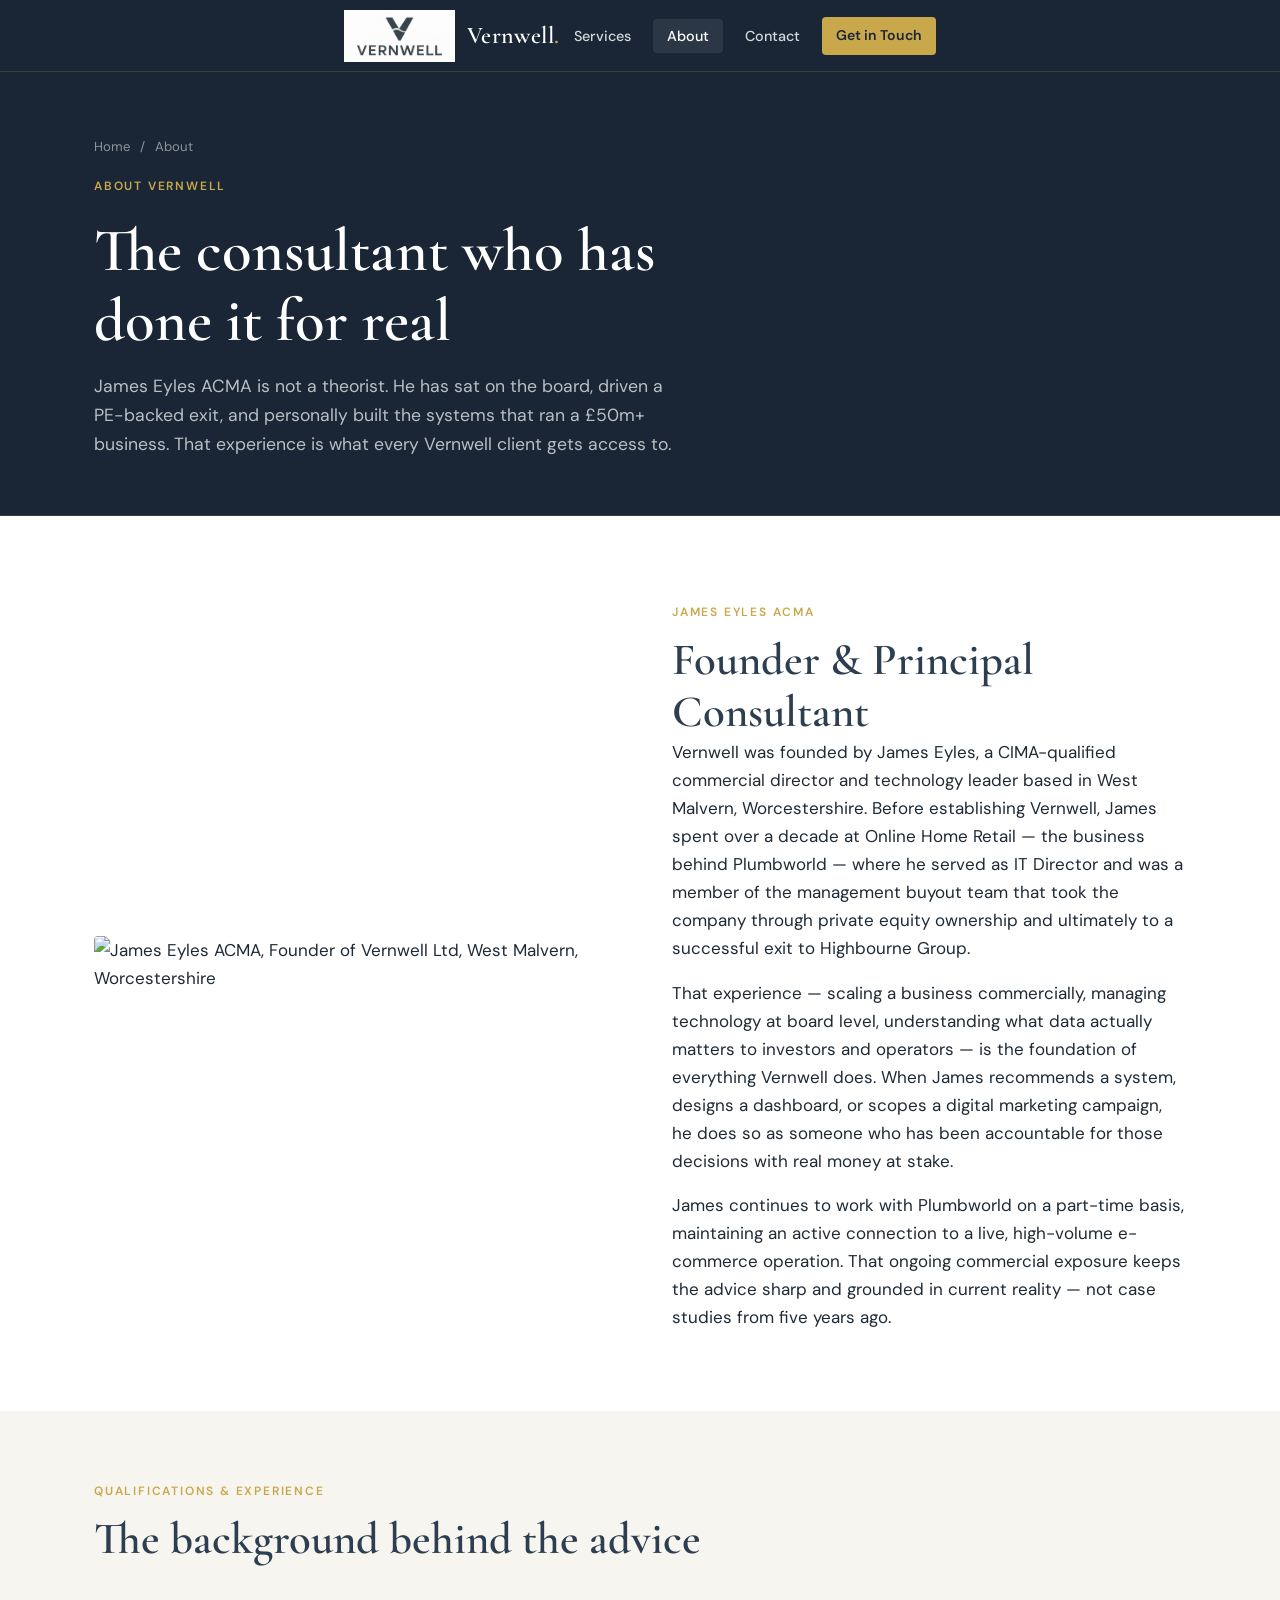
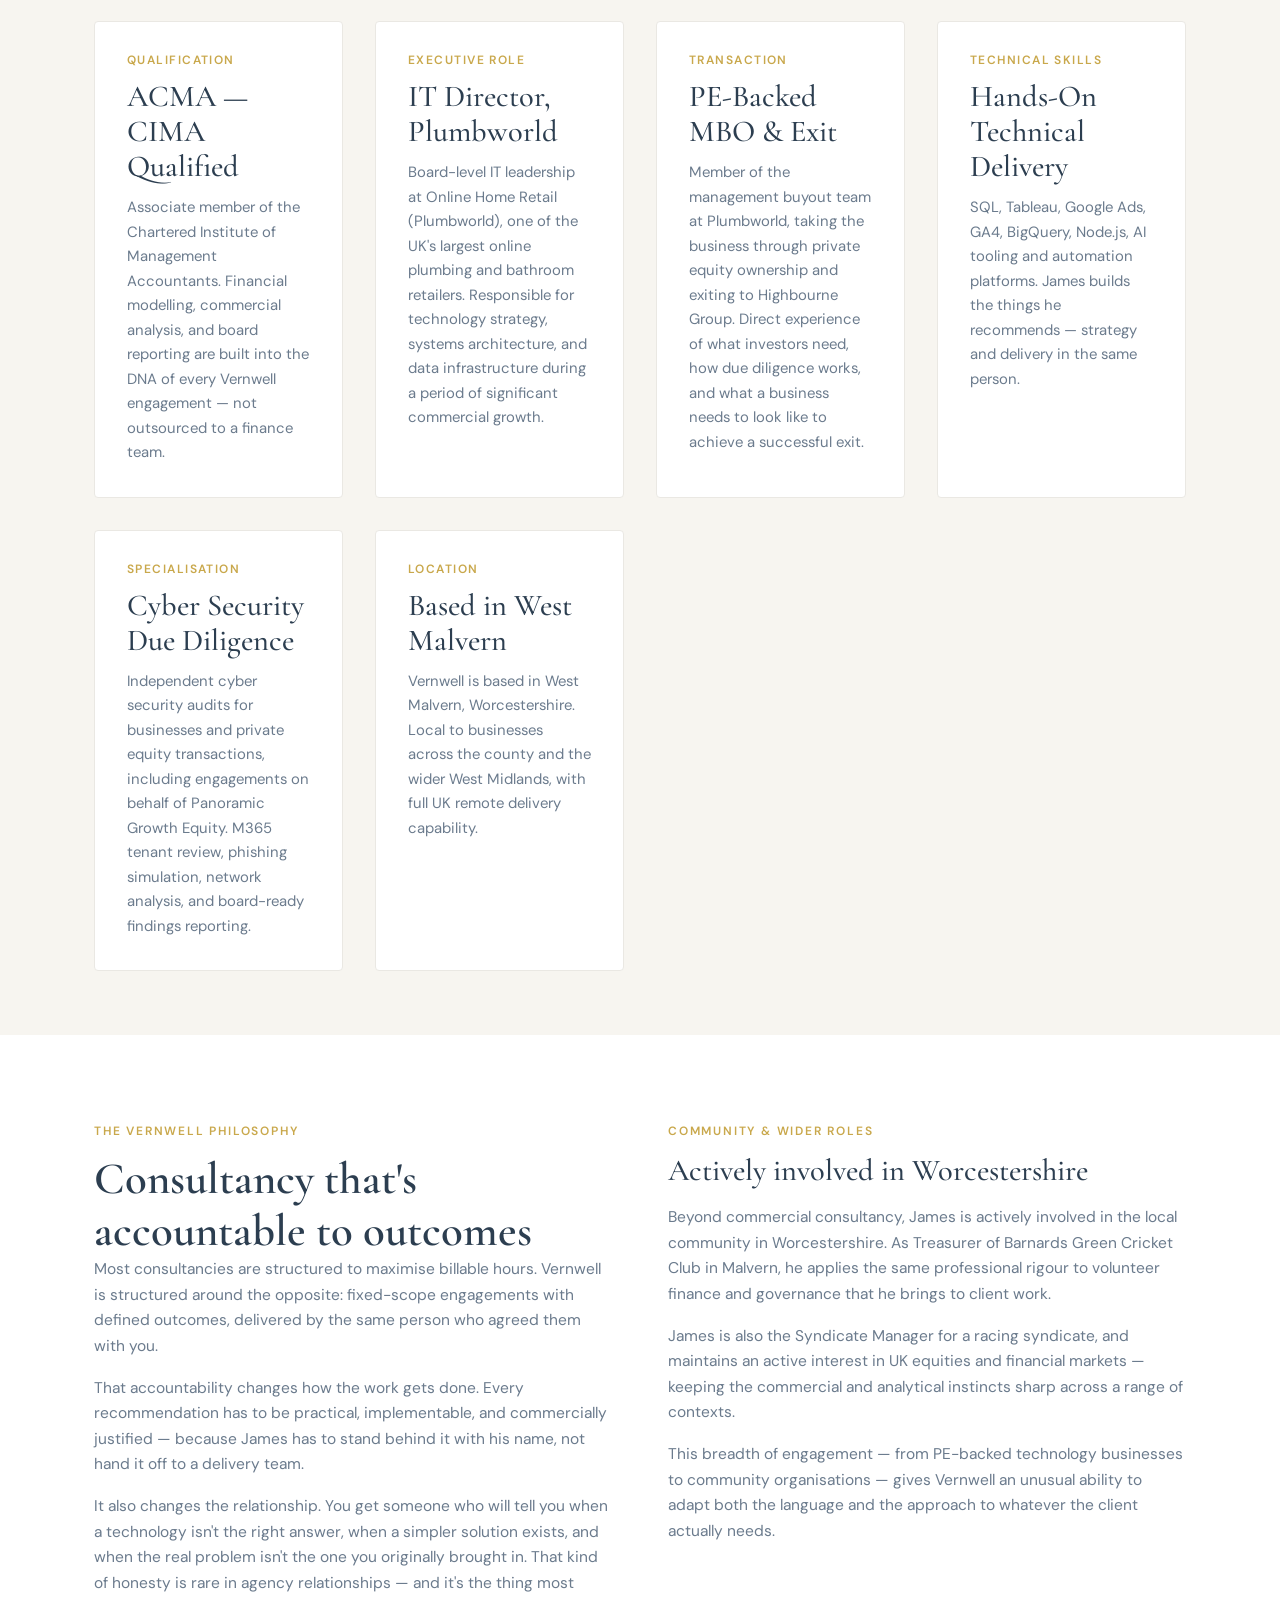
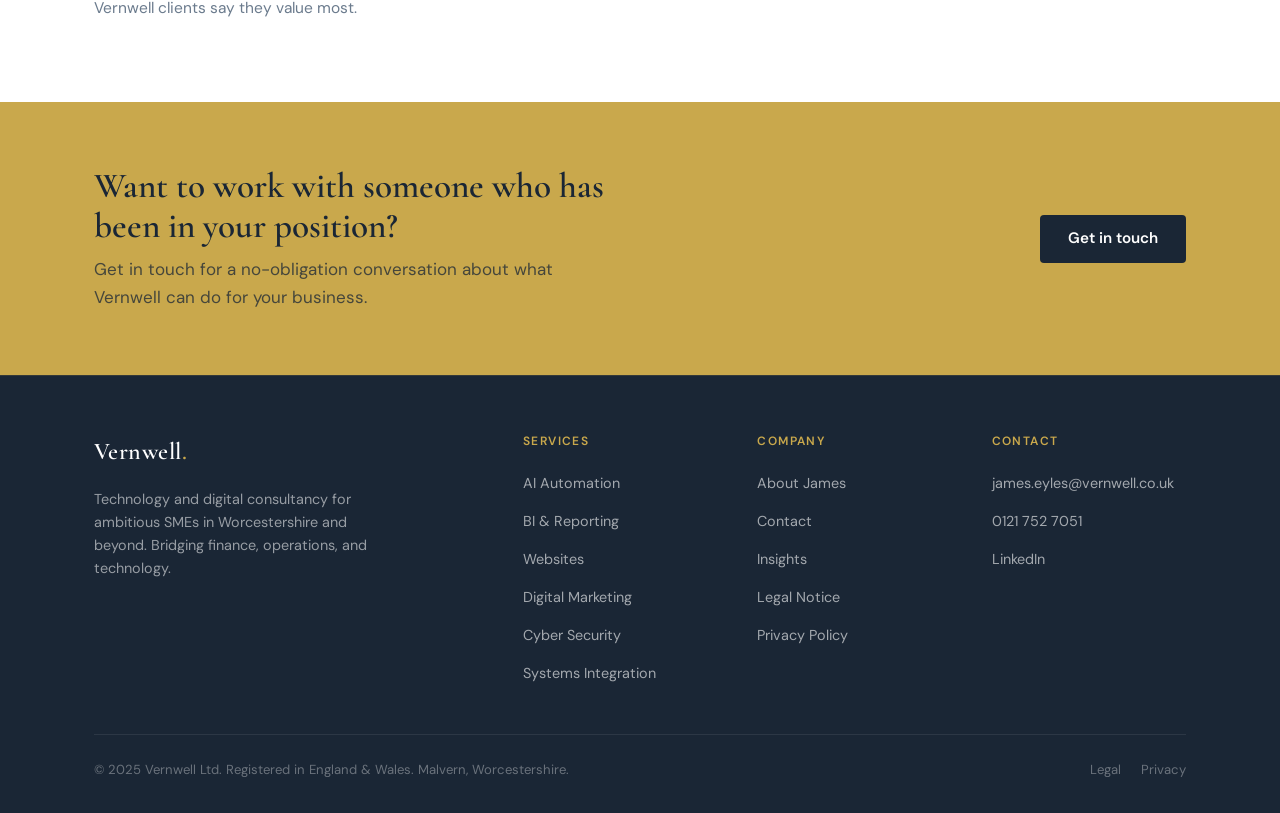
==== about/index.html @ d450fa9c "updatesSEO" ====
<!DOCTYPE html>
<html lang="en">
<head>
<meta charset="UTF-8">
<meta name="viewport" content="width=device-width, initial-scale=1.0">
<title>About James Eyles ACMA | Vernwell Ltd | IT Consultant Malvern, Worcestershire</title>
<meta name="description" content="James Eyles ACMA is the founder of Vernwell Ltd. A CIMA-qualified IT Director and former PE-backed MBO team member at Plumbworld (Online Home Retail), James brings board-level commercial rigour to technology consultancy for SMEs in Worcestershire.">
<meta name="keywords" content="James Eyles ACMA, IT consultant Malvern, technology consultant Worcestershire, Vernwell founder, Plumbworld IT Director, CIMA qualified consultant">
<link rel="canonical" href="https://www.vernwell.co.uk/about/">
<link rel="stylesheet" href="/style.css">
<link rel="icon" type="image/x-icon" href="/images/favicon.ico">

<script type="application/ld+json">
{
  "@context": "https://schema.org",
  "@type": "Person",
  "name": "James Eyles ACMA",
  "jobTitle": "Founder & Principal Consultant",
  "worksFor": { "@type": "Organization", "name": "Vernwell Ltd" },
  "address": { "@type": "PostalAddress", "addressLocality": "Malvern", "addressRegion": "Worcestershire" },
  "knowsAbout": ["AI Automation", "Business Intelligence", "Digital Marketing", "Cyber Security", "Systems Integration", "Website Design"]
}
</script>
</head>
<body>

<script src="/nav.js"></script>
<script>document.write(getNavHTML('/about/'));</script>

<!-- PAGE HERO -->
<div class="page-hero">
  <div class="container">
    <div class="breadcrumb"><a href="/">Home</a> <span>/</span> About</div>
    <span class="eyebrow">About Vernwell</span>
    <h1>The consultant who has<br>done it for real</h1>
    <p>James Eyles ACMA is not a theorist. He has sat on the board, driven a PE-backed exit, and personally built the systems that ran a £50m+ business. That experience is what every Vernwell client gets access to.</p>
  </div>
</div>

<!-- ── BIO SECTION ───────────────────────────────────────── -->
<section>
  <div class="container">
    <div class="intro-grid">
      <div>
        <img src="/images/james-eyles.jpg" alt="James Eyles ACMA, Founder of Vernwell Ltd, West Malvern, Worcestershire">
      </div>
      <div>
        <span class="eyebrow">James Eyles ACMA</span>
        <h2>Founder & Principal Consultant</h2>

        <p>Vernwell was founded by James Eyles, a CIMA-qualified commercial director and technology leader based in West Malvern, Worcestershire. Before establishing Vernwell, James spent over a decade at Online Home Retail — the business behind Plumbworld — where he served as IT Director and was a member of the management buyout team that took the company through private equity ownership and ultimately to a successful exit to Highbourne Group.</p>

        <p>That experience — scaling a business commercially, managing technology at board level, understanding what data actually matters to investors and operators — is the foundation of everything Vernwell does. When James recommends a system, designs a dashboard, or scopes a digital marketing campaign, he does so as someone who has been accountable for those decisions with real money at stake.</p>

        <p>James continues to work with Plumbworld on a part-time basis, maintaining an active connection to a live, high-volume e-commerce operation. That ongoing commercial exposure keeps the advice sharp and grounded in current reality — not case studies from five years ago.</p>
      </div>
    </div>
  </div>
</section>

<!-- ── CREDENTIALS STRIP ─────────────────────────────────── -->
<section style="background:var(--off-white);padding:64px 0;">
  <div class="container">
    <div class="section-header">
      <span class="eyebrow">Qualifications & Experience</span>
      <h2>The background behind the advice</h2>
    </div>
    <div class="diff-grid" style="--diff-bg: var(--white);">

      <div style="background:var(--white);border:1px solid var(--light);border-radius:var(--radius);padding:32px;">
        <h4 style="color:var(--gold);font-family:'DM Sans',sans-serif;font-size:0.75rem;font-weight:600;letter-spacing:0.12em;text-transform:uppercase;margin-bottom:12px;">Qualification</h4>
        <h3 style="margin-bottom:10px;">ACMA — CIMA Qualified</h3>
        <p style="font-size:0.93rem;color:var(--mid);">Associate member of the Chartered Institute of Management Accountants. Financial modelling, commercial analysis, and board reporting are built into the DNA of every Vernwell engagement — not outsourced to a finance team.</p>
      </div>

      <div style="background:var(--white);border:1px solid var(--light);border-radius:var(--radius);padding:32px;">
        <h4 style="color:var(--gold);font-family:'DM Sans',sans-serif;font-size:0.75rem;font-weight:600;letter-spacing:0.12em;text-transform:uppercase;margin-bottom:12px;">Executive Role</h4>
        <h3 style="margin-bottom:10px;">IT Director, Plumbworld</h3>
        <p style="font-size:0.93rem;color:var(--mid);">Board-level IT leadership at Online Home Retail (Plumbworld), one of the UK's largest online plumbing and bathroom retailers. Responsible for technology strategy, systems architecture, and data infrastructure during a period of significant commercial growth.</p>
      </div>

      <div style="background:var(--white);border:1px solid var(--light);border-radius:var(--radius);padding:32px;">
        <h4 style="color:var(--gold);font-family:'DM Sans',sans-serif;font-size:0.75rem;font-weight:600;letter-spacing:0.12em;text-transform:uppercase;margin-bottom:12px;">Transaction</h4>
        <h3 style="margin-bottom:10px;">PE-Backed MBO & Exit</h3>
        <p style="font-size:0.93rem;color:var(--mid);">Member of the management buyout team at Plumbworld, taking the business through private equity ownership and exiting to Highbourne Group. Direct experience of what investors need, how due diligence works, and what a business needs to look like to achieve a successful exit.</p>
      </div>

      <div style="background:var(--white);border:1px solid var(--light);border-radius:var(--radius);padding:32px;">
        <h4 style="color:var(--gold);font-family:'DM Sans',sans-serif;font-size:0.75rem;font-weight:600;letter-spacing:0.12em;text-transform:uppercase;margin-bottom:12px;">Technical Skills</h4>
        <h3 style="margin-bottom:10px;">Hands-On Technical Delivery</h3>
        <p style="font-size:0.93rem;color:var(--mid);">SQL, Tableau, Google Ads, GA4, BigQuery, Node.js, AI tooling and automation platforms. James builds the things he recommends — strategy and delivery in the same person.</p>
      </div>

      <div style="background:var(--white);border:1px solid var(--light);border-radius:var(--radius);padding:32px;">
        <h4 style="color:var(--gold);font-family:'DM Sans',sans-serif;font-size:0.75rem;font-weight:600;letter-spacing:0.12em;text-transform:uppercase;margin-bottom:12px;">Specialisation</h4>
        <h3 style="margin-bottom:10px;">Cyber Security Due Diligence</h3>
        <p style="font-size:0.93rem;color:var(--mid);">Independent cyber security audits for businesses and private equity transactions, including engagements on behalf of Panoramic Growth Equity. M365 tenant review, phishing simulation, network analysis, and board-ready findings reporting.</p>
      </div>

      <div style="background:var(--white);border:1px solid var(--light);border-radius:var(--radius);padding:32px;">
        <h4 style="color:var(--gold);font-family:'DM Sans',sans-serif;font-size:0.75rem;font-weight:600;letter-spacing:0.12em;text-transform:uppercase;margin-bottom:12px;">Location</h4>
        <h3 style="margin-bottom:10px;">Based in West Malvern</h3>
        <p style="font-size:0.93rem;color:var(--mid);">Vernwell is based in West Malvern, Worcestershire. Local to businesses across the county and the wider West Midlands, with full UK remote delivery capability.</p>
      </div>

    </div>
  </div>
</section>

<!-- ── WHY VERNWELL ──────────────────────────────────────── -->
<section>
  <div class="container">
    <div class="two-col-text">
      <div>
        <span class="eyebrow">The Vernwell Philosophy</span>
        <h2>Consultancy that's accountable to outcomes</h2>
        <p>Most consultancies are structured to maximise billable hours. Vernwell is structured around the opposite: fixed-scope engagements with defined outcomes, delivered by the same person who agreed them with you.</p>
        <p>That accountability changes how the work gets done. Every recommendation has to be practical, implementable, and commercially justified — because James has to stand behind it with his name, not hand it off to a delivery team.</p>
        <p>It also changes the relationship. You get someone who will tell you when a technology isn't the right answer, when a simpler solution exists, and when the real problem isn't the one you originally brought in. That kind of honesty is rare in agency relationships — and it's the thing most Vernwell clients say they value most.</p>
      </div>
      <div>
        <span class="eyebrow">Community & Wider Roles</span>
        <h3 style="margin-bottom:16px;">Actively involved in Worcestershire</h3>
        <p style="color:var(--mid);font-size:0.97rem;">Beyond commercial consultancy, James is actively involved in the local community in Worcestershire. As Treasurer of Barnards Green Cricket Club in Malvern, he applies the same professional rigour to volunteer finance and governance that he brings to client work.</p>
        <p style="color:var(--mid);font-size:0.97rem;">James is also the Syndicate Manager for a racing syndicate, and maintains an active interest in UK equities and financial markets — keeping the commercial and analytical instincts sharp across a range of contexts.</p>
        <p style="color:var(--mid);font-size:0.97rem;">This breadth of engagement — from PE-backed technology businesses to community organisations — gives Vernwell an unusual ability to adapt both the language and the approach to whatever the client actually needs.</p>
      </div>
    </div>
  </div>
</section>

<!-- ── CTA ───────────────────────────────────────────────── -->
<div class="cta-band">
  <div class="container">
    <div class="cta-band-inner">
      <div>
        <h2>Want to work with someone who has been in your position?</h2>
        <p>Get in touch for a no-obligation conversation about what Vernwell can do for your business.</p>
      </div>
      <a href="/contact/" class="btn btn-dark">Get in touch</a>
    </div>
  </div>
</div>

<!-- FOOTER -->
<footer>
  <div class="container">
    <div class="footer-grid">
      <div class="footer-brand">
        <span class="nav-logo-text">Vernwell<span style="color:var(--gold);">.</span></span>
        <p>Technology and digital consultancy for ambitious SMEs in Worcestershire and beyond. Bridging finance, operations, and technology.</p>
      </div>
      <div class="footer-col">
        <h5>Services</h5>
        <ul>
          <li><a href="/services/#ai-automation">AI Automation</a></li>
          <li><a href="/services/#bi-reporting">BI & Reporting</a></li>
          <li><a href="/services/#websites">Websites</a></li>
          <li><a href="/services/#digital-marketing">Digital Marketing</a></li>
          <li><a href="/services/#cyber-security">Cyber Security</a></li>
          <li><a href="/services/#systems">Systems Integration</a></li>
        </ul>
      </div>
      <div class="footer-col">
        <h5>Company</h5>
        <ul>
          <li><a href="/about/">About James</a></li>
          <li><a href="/contact/">Contact</a></li>
          <li><a href="/blog/">Insights</a></li>
          <li><a href="/legal/">Legal Notice</a></li>
          <li><a href="/privacy/">Privacy Policy</a></li>
        </ul>
      </div>
      <div class="footer-col">
        <h5>Contact</h5>
        <ul>
          <li><a href="mailto:james.eyles@vernwell.co.uk">james.eyles@vernwell.co.uk</a></li>
          <li><a href="tel:01217527051">0121 752 7051</a></li>
          <li><a href="https://uk.linkedin.com/in/james-eyles-acma-44282033" target="_blank" rel="noopener">LinkedIn</a></li>
        </ul>
      </div>
    </div>
    <div class="footer-bottom">
      <p>© 2025 Vernwell Ltd. Registered in England &amp; Wales. Malvern, Worcestershire.</p>
      <div style="display:flex;gap:20px;">
        <a href="/legal/">Legal</a>
        <a href="/privacy/">Privacy</a>
      </div>
    </div>
  </div>
</footer>

</body>
</html>
---- style.css ----
/* ============================================================
   VERNWELL LTD — BRAND STYLESHEET
   Palette: Slate #2C3E50, Gold #C9A84C, Off-white #F7F5F0, Mid #6B7B8D
   Type: Cormorant Garamond (display) + DM Sans (body)
   ============================================================ */

@import url('https://fonts.googleapis.com/css2?family=Cormorant+Garamond:ital,wght@0,400;0,500;0,600;0,700;1,400;1,600&family=DM+Sans:wght@300;400;500;600&display=swap');

:root {
  --slate:    #2C3E50;
  --slate-dk: #1a2635;
  --slate-md: #3d5163;
  --gold:     #C9A84C;
  --gold-lt:  #e0c070;
  --off-white:#F7F5F0;
  --mid:      #6B7B8D;
  --light:    #EAE8E3;
  --white:    #ffffff;
  --text:     #1e2a36;
  --radius:   4px;
  --nav-h:    72px;
}

*, *::before, *::after { box-sizing: border-box; margin: 0; padding: 0; }

html { scroll-behavior: smooth; }

body {
  font-family: 'DM Sans', sans-serif;
  font-size: 17px;
  line-height: 1.65;
  color: var(--text);
  background: var(--white);
}

/* ── TYPOGRAPHY ─────────────────────────────────────────── */

h1, h2, h3, h4 {
  font-family: 'Cormorant Garamond', serif;
  line-height: 1.15;
  color: var(--slate);
}

h1 { font-size: clamp(2.4rem, 5vw, 3.8rem); font-weight: 600; }
h2 { font-size: clamp(1.9rem, 3.5vw, 2.8rem); font-weight: 600; }
h3 { font-size: clamp(1.4rem, 2.5vw, 1.9rem); font-weight: 500; }
h4 { font-size: 1.2rem; font-weight: 600; }

p { margin-bottom: 1rem; }
p:last-child { margin-bottom: 0; }

a { color: var(--gold); text-decoration: none; }
a:hover { color: var(--gold-lt); }

strong { font-weight: 600; }

.eyebrow {
  display: inline-block;
  font-family: 'DM Sans', sans-serif;
  font-size: 0.75rem;
  font-weight: 600;
  letter-spacing: 0.15em;
  text-transform: uppercase;
  color: var(--gold);
  margin-bottom: 0.75rem;
}

/* ── LAYOUT ──────────────────────────────────────────────── */

.container {
  max-width: 1140px;
  margin: 0 auto;
  padding: 0 24px;
}

section {
  padding: 80px 0;
}

.section-header {
  max-width: 680px;
  margin-bottom: 56px;
}

.section-header p {
  font-size: 1.1rem;
  color: var(--mid);
  margin-top: 16px;
}

/* ── NAVIGATION ─────────────────────────────────────────── */

nav {
  position: sticky;
  top: 0;
  z-index: 100;
  background: var(--slate-dk);
  height: var(--nav-h);
  display: flex;
  align-items: center;
  border-bottom: 1px solid rgba(201,168,76,0.2);
}

.nav-inner {
  display: flex;
  align-items: center;
  justify-content: space-between;
  width: 100%;
}

.nav-logo {
  display: flex;
  align-items: center;
  gap: 12px;
  text-decoration: none;
}

.nav-logo img {
  height: 52px;
  width: auto;
}

.nav-logo-text {
  font-family: 'Cormorant Garamond', serif;
  font-size: 1.5rem;
  font-weight: 600;
  color: var(--white);
  letter-spacing: 0.02em;
}

.nav-logo-text span {
  color: var(--gold);
}

.nav-links {
  display: flex;
  align-items: center;
  gap: 8px;
  list-style: none;
}

.nav-links a {
  font-size: 0.9rem;
  font-weight: 500;
  color: rgba(255,255,255,0.82);
  padding: 8px 14px;
  border-radius: var(--radius);
  transition: color 0.2s, background 0.2s;
  text-decoration: none;
}

.nav-links a:hover,
.nav-links a.active {
  color: var(--white);
  background: rgba(255,255,255,0.08);
}

.nav-cta {
  display: inline-flex;
  align-items: center;
  height: 38px;
  padding: 0 20px;
  background: var(--gold);
  color: var(--slate-dk) !important;
  font-weight: 600 !important;
  font-size: 0.88rem !important;
  border-radius: var(--radius);
  transition: background 0.2s !important;
  text-decoration: none;
}

.nav-cta:hover {
  background: var(--gold-lt) !important;
  color: var(--slate-dk) !important;
}

/* ── HERO ────────────────────────────────────────────────── */

.hero {
  background: var(--slate-dk);
  padding: 96px 0 80px;
  position: relative;
  overflow: hidden;
}

.hero::before {
  content: '';
  position: absolute;
  top: -60px; right: -80px;
  width: 520px; height: 520px;
  background: radial-gradient(circle, rgba(201,168,76,0.1) 0%, transparent 65%);
  pointer-events: none;
}

.hero-eyebrow { color: var(--gold); }

.hero h1 {
  color: var(--white);
  margin-bottom: 24px;
  max-width: 760px;
}

.hero h1 em {
  font-style: italic;
  color: var(--gold);
}

.hero-sub {
  font-size: 1.15rem;
  color: rgba(255,255,255,0.72);
  max-width: 600px;
  margin-bottom: 40px;
}

.hero-actions {
  display: flex;
  flex-wrap: wrap;
  gap: 16px;
  align-items: center;
}

/* ── BUTTONS ────────────────────────────────────────────── */

.btn {
  display: inline-flex;
  align-items: center;
  gap: 8px;
  height: 48px;
  padding: 0 28px;
  border-radius: var(--radius);
  font-weight: 600;
  font-size: 0.95rem;
  cursor: pointer;
  transition: all 0.2s;
  text-decoration: none;
  border: none;
}

.btn-primary {
  background: var(--gold);
  color: var(--slate-dk);
}

.btn-primary:hover {
  background: var(--gold-lt);
  color: var(--slate-dk);
}

.btn-outline {
  background: transparent;
  border: 1.5px solid rgba(255,255,255,0.35);
  color: var(--white);
}

.btn-outline:hover {
  border-color: var(--gold);
  color: var(--gold);
  background: transparent;
}

.btn-outline-dark {
  background: transparent;
  border: 1.5px solid var(--slate-md);
  color: var(--slate);
}

.btn-outline-dark:hover {
  border-color: var(--gold);
  color: var(--gold);
  background: transparent;
}

/* ── PAGE HERO (inner pages) ────────────────────────────── */

.page-hero {
  background: var(--slate-dk);
  padding: 64px 0 56px;
  border-bottom: 1px solid rgba(201,168,76,0.2);
}

.page-hero h1 {
  color: var(--white);
  margin-top: 8px;
  max-width: 700px;
}

.page-hero p {
  color: rgba(255,255,255,0.7);
  max-width: 580px;
  margin-top: 16px;
  font-size: 1.1rem;
}

/* ── STAT BAR ───────────────────────────────────────────── */

.stat-bar {
  background: var(--slate);
  padding: 32px 0;
}

.stat-bar-inner {
  display: flex;
  flex-wrap: wrap;
  gap: 0;
  justify-content: space-around;
}

.stat-item {
  text-align: center;
  padding: 8px 24px;
}

.stat-number {
  font-family: 'Cormorant Garamond', serif;
  font-size: 2.4rem;
  font-weight: 700;
  color: var(--gold);
  line-height: 1;
}

.stat-label {
  font-size: 0.85rem;
  color: rgba(255,255,255,0.6);
  margin-top: 4px;
  font-weight: 400;
}

/* ── INTRO / ABOUT STRIP ────────────────────────────────── */

.intro-strip {
  background: var(--off-white);
  padding: 72px 0;
}

.intro-grid {
  display: grid;
  grid-template-columns: 1fr 1fr;
  gap: 64px;
  align-items: center;
}

.intro-grid img {
  width: 100%;
  border-radius: var(--radius);
  display: block;
}

/* ── SERVICE CARDS ──────────────────────────────────────── */

.services-grid {
  display: grid;
  grid-template-columns: repeat(auto-fit, minmax(300px, 1fr));
  gap: 24px;
}

.service-card {
  background: var(--off-white);
  border: 1px solid var(--light);
  border-radius: var(--radius);
  padding: 36px 32px;
  transition: border-color 0.2s, box-shadow 0.2s;
}

.service-card:hover {
  border-color: var(--gold);
  box-shadow: 0 4px 24px rgba(0,0,0,0.07);
}

.service-icon {
  font-size: 1.8rem;
  margin-bottom: 16px;
  display: block;
}

.service-card h3 {
  font-size: 1.35rem;
  margin-bottom: 12px;
  color: var(--slate);
}

.service-card p {
  font-size: 0.95rem;
  color: var(--mid);
  line-height: 1.6;
}

.service-card .card-link {
  display: inline-flex;
  align-items: center;
  gap: 6px;
  margin-top: 20px;
  font-size: 0.88rem;
  font-weight: 600;
  color: var(--gold);
  text-decoration: none;
  transition: gap 0.2s;
}

.service-card .card-link:hover { gap: 10px; }

/* ── DIFFERENTIATOR STRIP ───────────────────────────────── */

.diff-strip {
  background: var(--slate);
  padding: 72px 0;
}

.diff-strip h2,
.diff-strip h3 { color: var(--white); }

.diff-strip p { color: rgba(255,255,255,0.7); }

.diff-strip .eyebrow { color: var(--gold); }

.diff-grid {
  display: grid;
  grid-template-columns: repeat(auto-fit, minmax(240px, 1fr));
  gap: 32px;
  margin-top: 48px;
}

.diff-item {
  padding: 28px;
  border: 1px solid rgba(201,168,76,0.2);
  border-radius: var(--radius);
}

.diff-item h4 {
  color: var(--white);
  margin-bottom: 8px;
  font-size: 1.1rem;
}

.diff-item p {
  font-size: 0.92rem;
}

/* ── TESTIMONIAL / QUOTE ────────────────────────────────── */

.testimonial-strip {
  background: var(--off-white);
  padding: 72px 0;
}

.testimonial-card {
  max-width: 780px;
  margin: 0 auto;
  text-align: center;
}

.testimonial-card blockquote {
  font-family: 'Cormorant Garamond', serif;
  font-size: clamp(1.4rem, 3vw, 2rem);
  font-weight: 500;
  font-style: italic;
  color: var(--slate);
  line-height: 1.4;
  margin-bottom: 24px;
}

.testimonial-card cite {
  font-size: 0.88rem;
  font-style: normal;
  color: var(--mid);
  font-weight: 500;
}

/* ── CTA BAND ───────────────────────────────────────────── */

.cta-band {
  background: var(--gold);
  padding: 64px 0;
}

.cta-band-inner {
  display: flex;
  flex-wrap: wrap;
  align-items: center;
  justify-content: space-between;
  gap: 32px;
}

.cta-band h2 {
  color: var(--slate-dk);
  font-size: clamp(1.6rem, 3vw, 2.2rem);
  max-width: 560px;
}

.cta-band p {
  color: rgba(26,38,53,0.75);
  margin-top: 8px;
  max-width: 480px;
}

.btn-dark {
  background: var(--slate-dk);
  color: var(--white);
}

.btn-dark:hover {
  background: var(--slate);
  color: var(--white);
}

/* ── PROCESS STEPS ──────────────────────────────────────── */

.process-steps {
  counter-reset: step;
  display: grid;
  grid-template-columns: repeat(auto-fit, minmax(220px, 1fr));
  gap: 32px;
}

.process-step {
  position: relative;
  padding-left: 56px;
}

.process-step::before {
  counter-increment: step;
  content: counter(step, decimal-leading-zero);
  position: absolute;
  left: 0; top: -2px;
  font-family: 'Cormorant Garamond', serif;
  font-size: 2rem;
  font-weight: 700;
  color: var(--gold);
  line-height: 1;
}

.process-step h4 {
  margin-bottom: 8px;
}

.process-step p {
  font-size: 0.92rem;
  color: var(--mid);
}

/* ── TWO-COL TEXT ───────────────────────────────────────── */

.two-col-text {
  display: grid;
  grid-template-columns: 1fr 1fr;
  gap: 56px;
  align-items: start;
}

.two-col-text p { color: var(--mid); font-size: 0.97rem; }

/* ── CHECKLIST ──────────────────────────────────────────── */

.checklist {
  list-style: none;
  display: flex;
  flex-direction: column;
  gap: 12px;
}

.checklist li {
  display: flex;
  gap: 12px;
  align-items: flex-start;
  font-size: 0.97rem;
  color: var(--mid);
}

.checklist li::before {
  content: '✓';
  color: var(--gold);
  font-weight: 700;
  flex-shrink: 0;
  margin-top: 2px;
}

/* ── BREADCRUMB ─────────────────────────────────────────── */

.breadcrumb {
  font-size: 0.82rem;
  color: rgba(255,255,255,0.5);
  margin-bottom: 12px;
}

.breadcrumb a { color: rgba(255,255,255,0.5); }
.breadcrumb a:hover { color: var(--gold); }
.breadcrumb span { margin: 0 6px; }

/* ── FOOTER ─────────────────────────────────────────────── */

footer {
  background: var(--slate-dk);
  padding: 56px 0 32px;
  border-top: 1px solid rgba(201,168,76,0.15);
}

.footer-grid {
  display: grid;
  grid-template-columns: 2fr 1fr 1fr 1fr;
  gap: 40px;
  margin-bottom: 48px;
}

.footer-brand p {
  font-size: 0.9rem;
  color: rgba(255,255,255,0.55);
  margin-top: 16px;
  max-width: 300px;
  line-height: 1.6;
}

.footer-col h5 {
  font-family: 'DM Sans', sans-serif;
  font-size: 0.75rem;
  font-weight: 600;
  letter-spacing: 0.12em;
  text-transform: uppercase;
  color: var(--gold);
  margin-bottom: 16px;
}

.footer-col ul {
  list-style: none;
  display: flex;
  flex-direction: column;
  gap: 10px;
}

.footer-col ul a {
  font-size: 0.9rem;
  color: rgba(255,255,255,0.6);
  transition: color 0.2s;
}

.footer-col ul a:hover { color: var(--white); }

.footer-bottom {
  border-top: 1px solid rgba(255,255,255,0.08);
  padding-top: 24px;
  display: flex;
  flex-wrap: wrap;
  align-items: center;
  justify-content: space-between;
  gap: 16px;
}

.footer-bottom p {
  font-size: 0.82rem;
  color: rgba(255,255,255,0.35);
  margin: 0;
}

.footer-bottom a {
  color: rgba(255,255,255,0.35);
  font-size: 0.82rem;
}

.footer-bottom a:hover { color: var(--gold); }

/* ── CONTACT FORM ───────────────────────────────────────── */

.contact-grid {
  display: grid;
  grid-template-columns: 1fr 1.4fr;
  gap: 64px;
  align-items: start;
}

.contact-form {
  display: flex;
  flex-direction: column;
  gap: 20px;
}

.form-group {
  display: flex;
  flex-direction: column;
  gap: 6px;
}

.form-group label {
  font-size: 0.85rem;
  font-weight: 600;
  color: var(--slate);
  letter-spacing: 0.03em;
}

.form-group input,
.form-group select,
.form-group textarea {
  padding: 12px 16px;
  border: 1.5px solid var(--light);
  border-radius: var(--radius);
  font-family: 'DM Sans', sans-serif;
  font-size: 0.95rem;
  color: var(--text);
  background: var(--white);
  transition: border-color 0.2s;
  outline: none;
}

.form-group input:focus,
.form-group select:focus,
.form-group textarea:focus {
  border-color: var(--gold);
}

.form-group textarea {
  resize: vertical;
  min-height: 140px;
}

.contact-info {
  display: flex;
  flex-direction: column;
  gap: 32px;
}

.contact-info-item h4 {
  font-size: 1rem;
  margin-bottom: 4px;
  color: var(--slate);
}

.contact-info-item p,
.contact-info-item a {
  color: var(--mid);
  font-size: 0.97rem;
}

/* ── RESPONSIVE ─────────────────────────────────────────── */

@media (max-width: 900px) {
  .intro-grid,
  .two-col-text,
  .contact-grid { grid-template-columns: 1fr; gap: 40px; }

  .footer-grid { grid-template-columns: 1fr 1fr; }

  .nav-links { display: none; }
}

@media (max-width: 640px) {
  section { padding: 56px 0; }
  .hero { padding: 64px 0 56px; }
  .footer-grid { grid-template-columns: 1fr; }
  .cta-band-inner { flex-direction: column; }
  .stat-bar-inner { gap: 16px; }
}

/* ── MOBILE NAV ─────────────────────────────────────────── */

.nav-toggle {
  display: none;
  flex-direction: column;
  justify-content: center;
  gap: 5px;
  width: 40px;
  height: 40px;
  background: none;
  border: none;
  cursor: pointer;
  padding: 4px;
  border-radius: var(--radius);
  transition: background 0.2s;
}

.nav-toggle:hover { background: rgba(255,255,255,0.08); }

.nav-toggle span {
  display: block;
  height: 2px;
  width: 24px;
  background: var(--white);
  border-radius: 2px;
  transition: transform 0.25s, opacity 0.25s;
  transform-origin: center;
}

.nav-toggle.is-open span:nth-child(1) { transform: translateY(7px) rotate(45deg); }
.nav-toggle.is-open span:nth-child(2) { opacity: 0; }
.nav-toggle.is-open span:nth-child(3) { transform: translateY(-7px) rotate(-45deg); }

@media (max-width: 900px) {
  .nav-toggle { display: flex; }

  .nav-links {
    display: none;
    position: absolute;
    top: var(--nav-h);
    left: 0; right: 0;
    background: var(--slate-dk);
    flex-direction: column;
    padding: 16px 24px 24px;
    gap: 4px;
    border-top: 1px solid rgba(201,168,76,0.2);
    box-shadow: 0 8px 24px rgba(0,0,0,0.3);
    z-index: 99;
    list-style: none;
  }

  .nav-links.nav-open { display: flex; }

  .nav-links a {
    display: block;
    padding: 12px 16px;
    font-size: 1rem;
  }

  .nav-cta {
    display: block !important;
    text-align: center;
    margin-top: 8px;
    height: 44px;
    line-height: 44px;
    padding: 0 20px !important;
  }
}
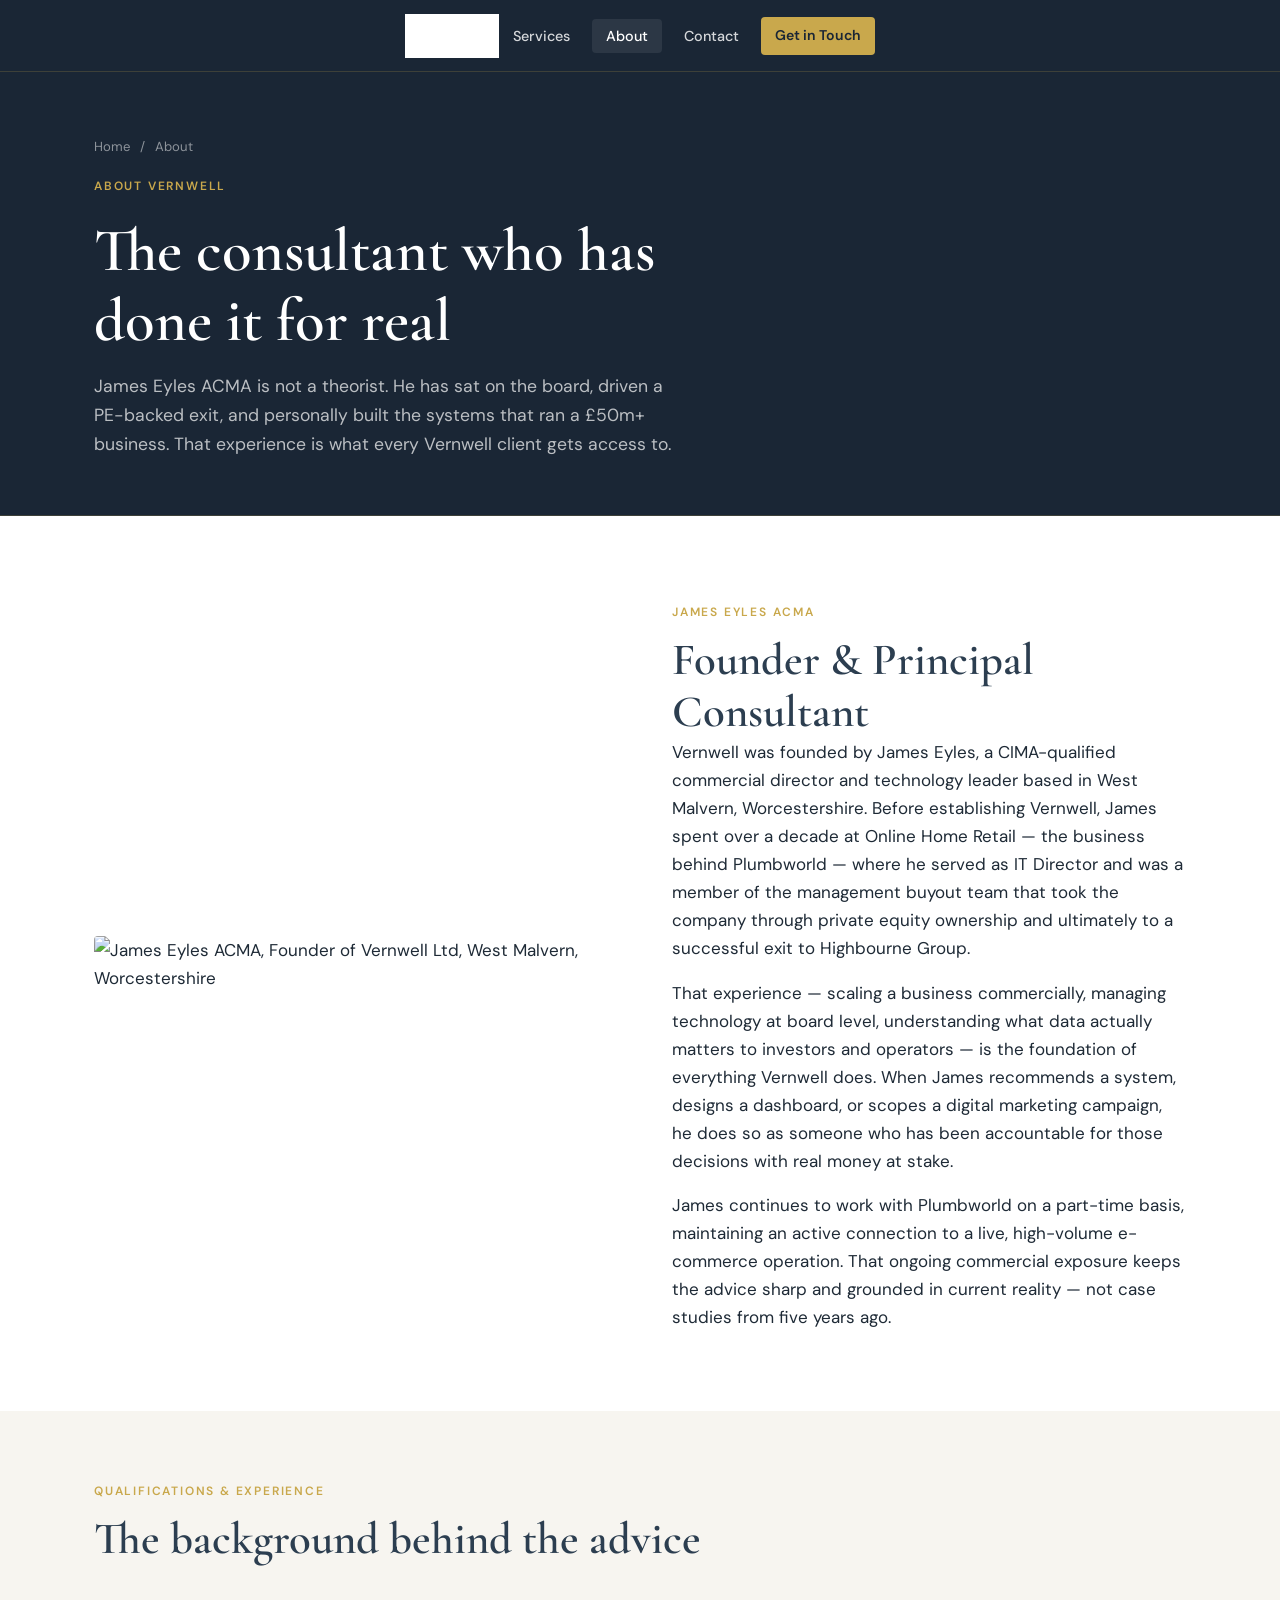
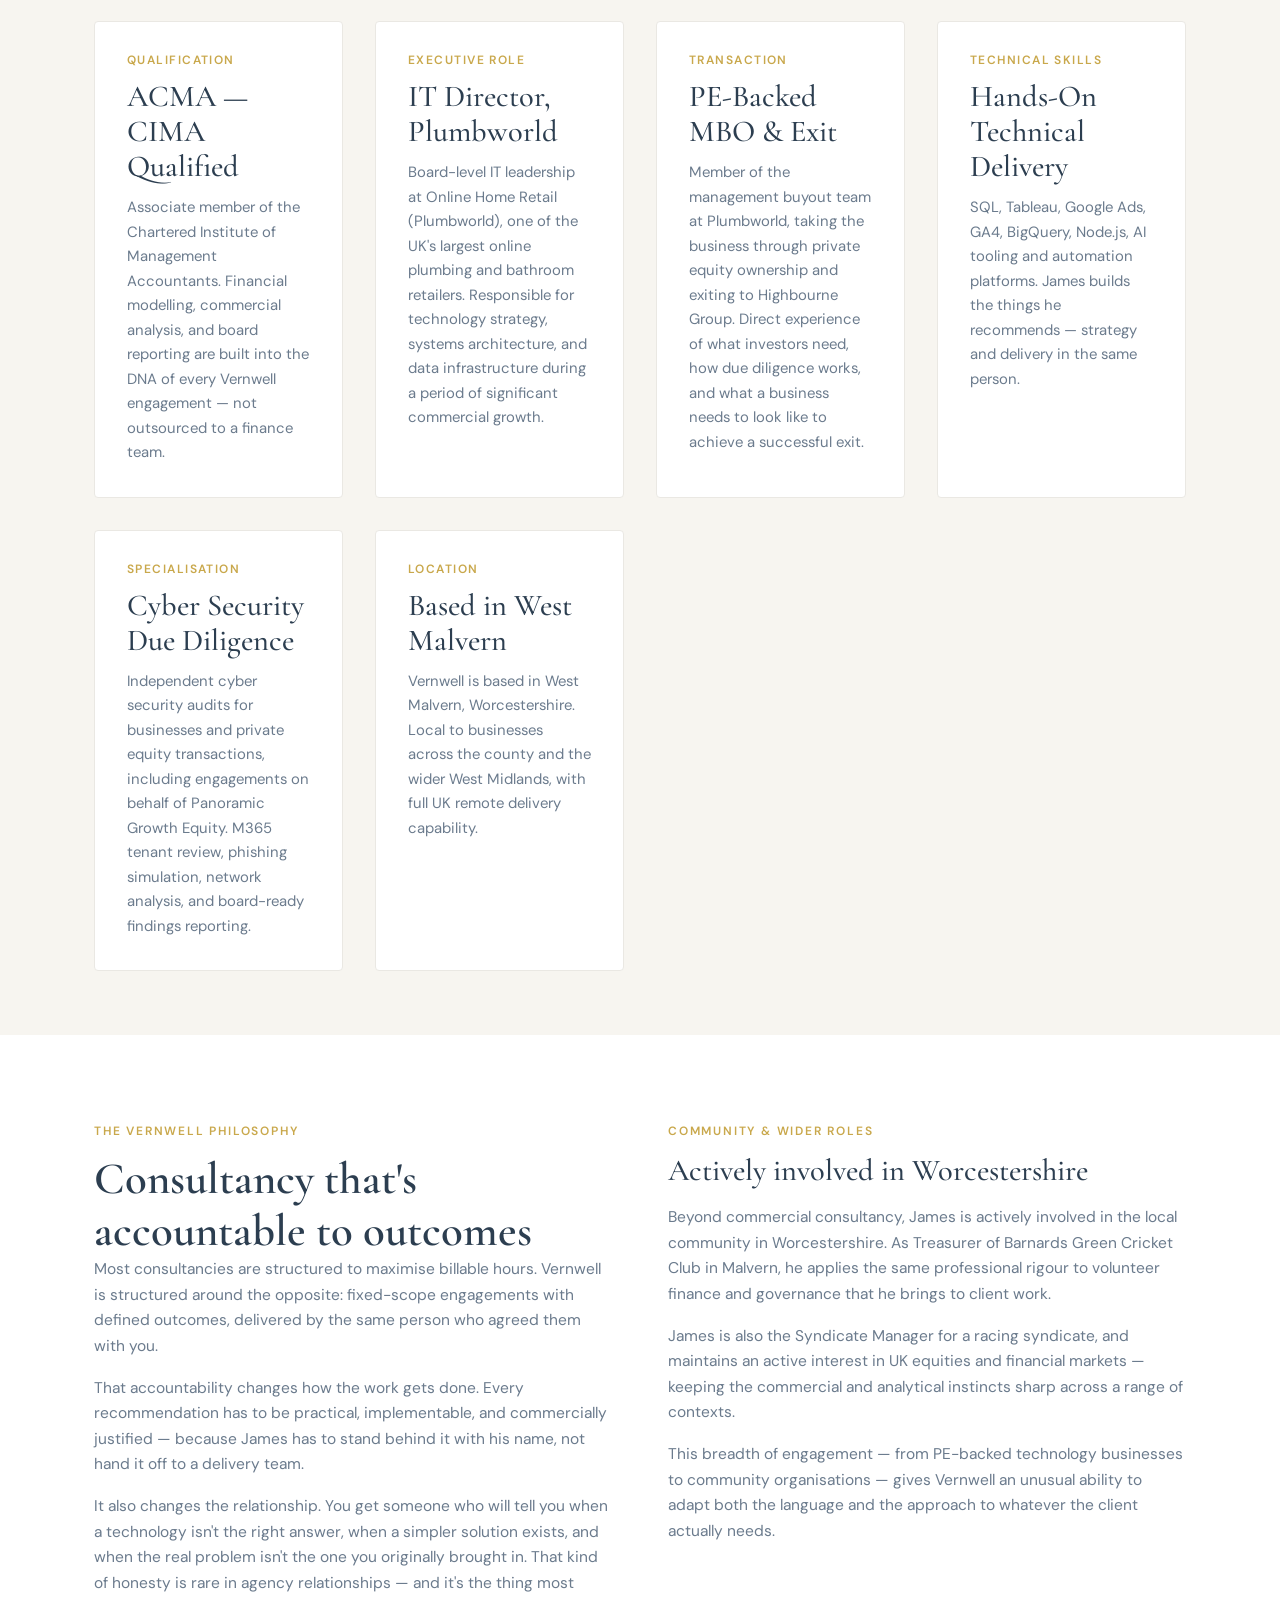
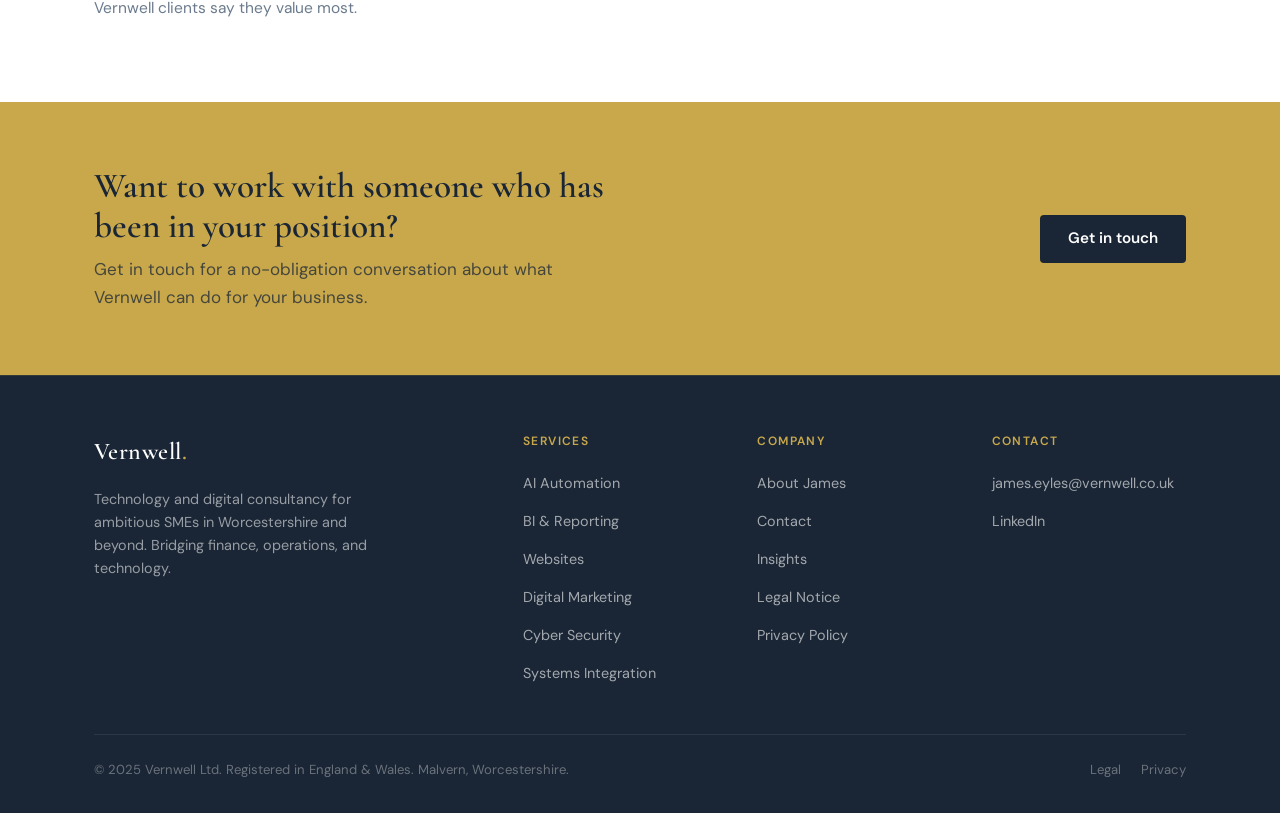
==== commit 2471bef4: "Add files via upload" ====
--- a/about/index.html
+++ b/about/index.html
@@ -175,7 +175,6 @@
         <h5>Contact</h5>
         <ul>
           <li><a href="mailto:james.eyles@vernwell.co.uk">james.eyles@vernwell.co.uk</a></li>
-          <li><a href="tel:01217527051">0121 752 7051</a></li>
           <li><a href="https://uk.linkedin.com/in/james-eyles-acma-44282033" target="_blank" rel="noopener">LinkedIn</a></li>
         </ul>
       </div>
--- a/style.css
+++ b/style.css
@@ -116,8 +116,9 @@
 }
 
 .nav-logo img {
-  height: 52px;
+  height: 44px;
   width: auto;
+  filter: brightness(0) invert(1);
 }
 
 .nav-logo-text {
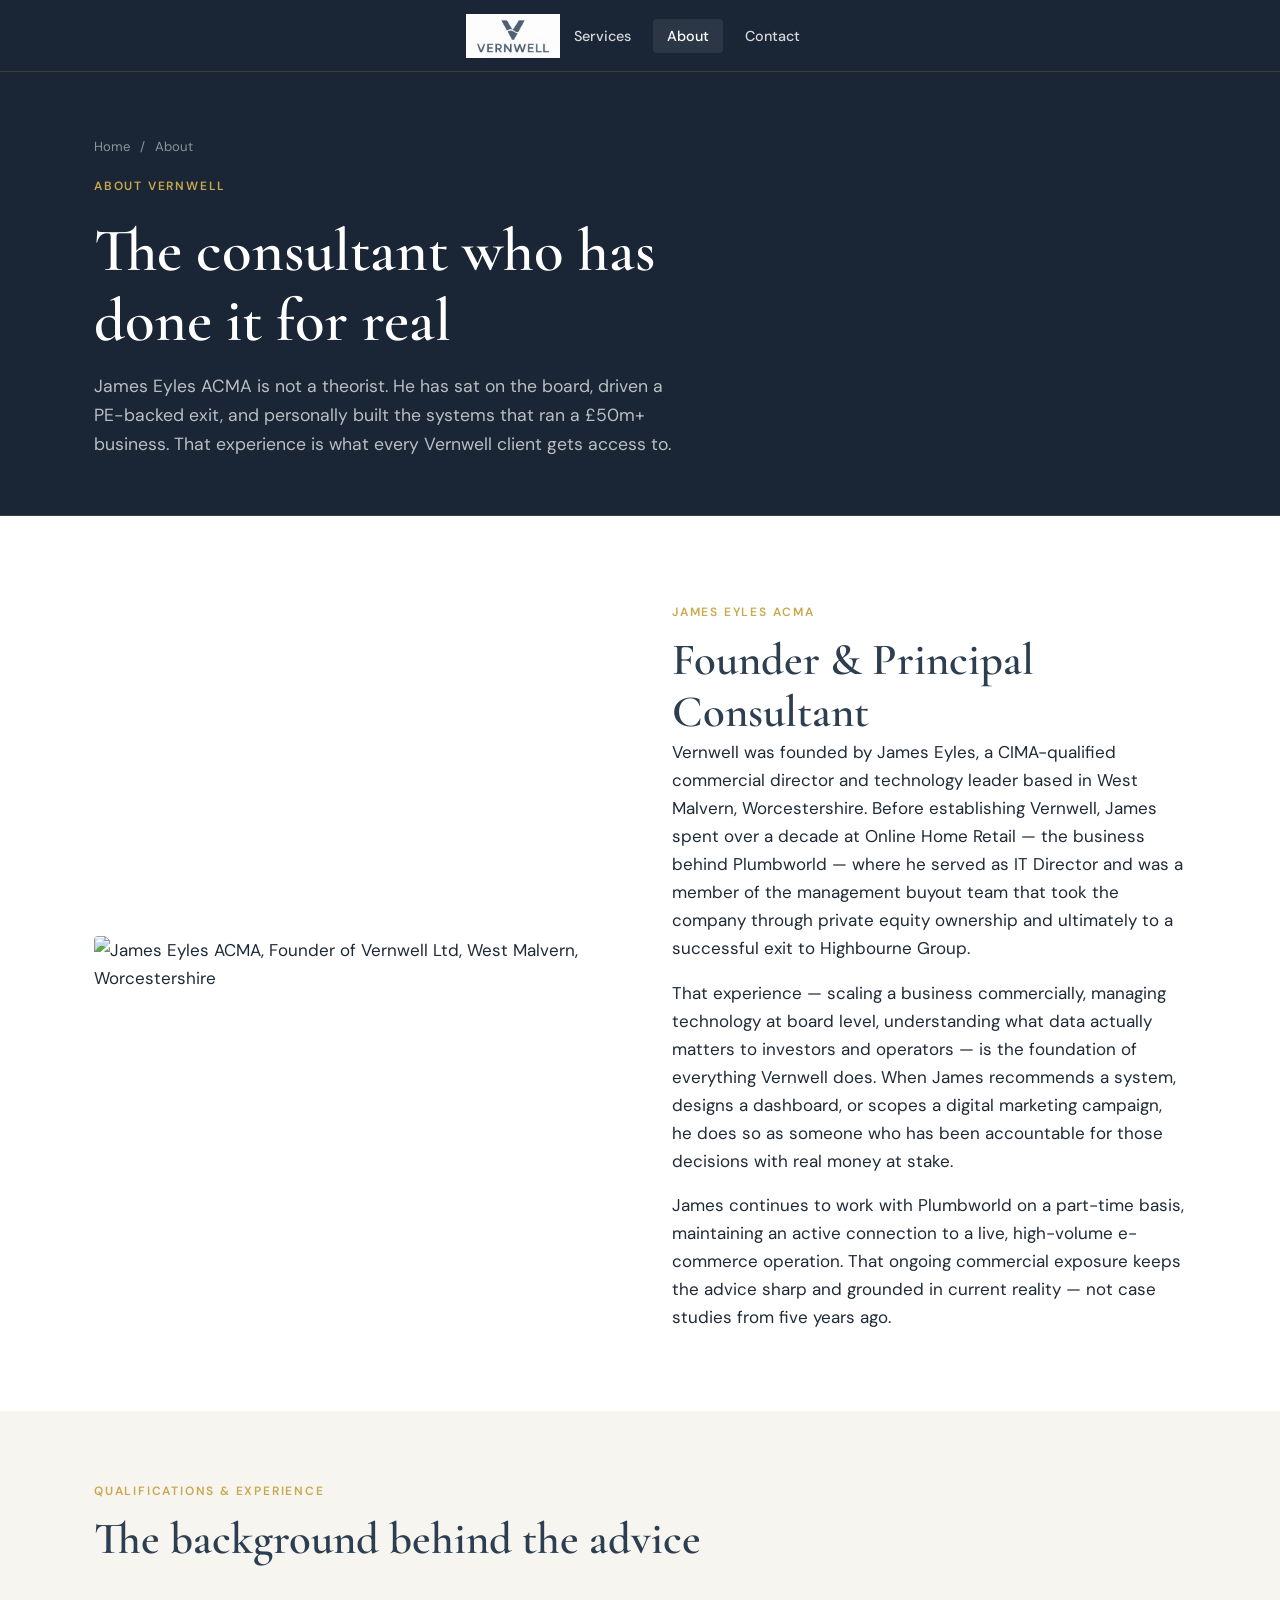
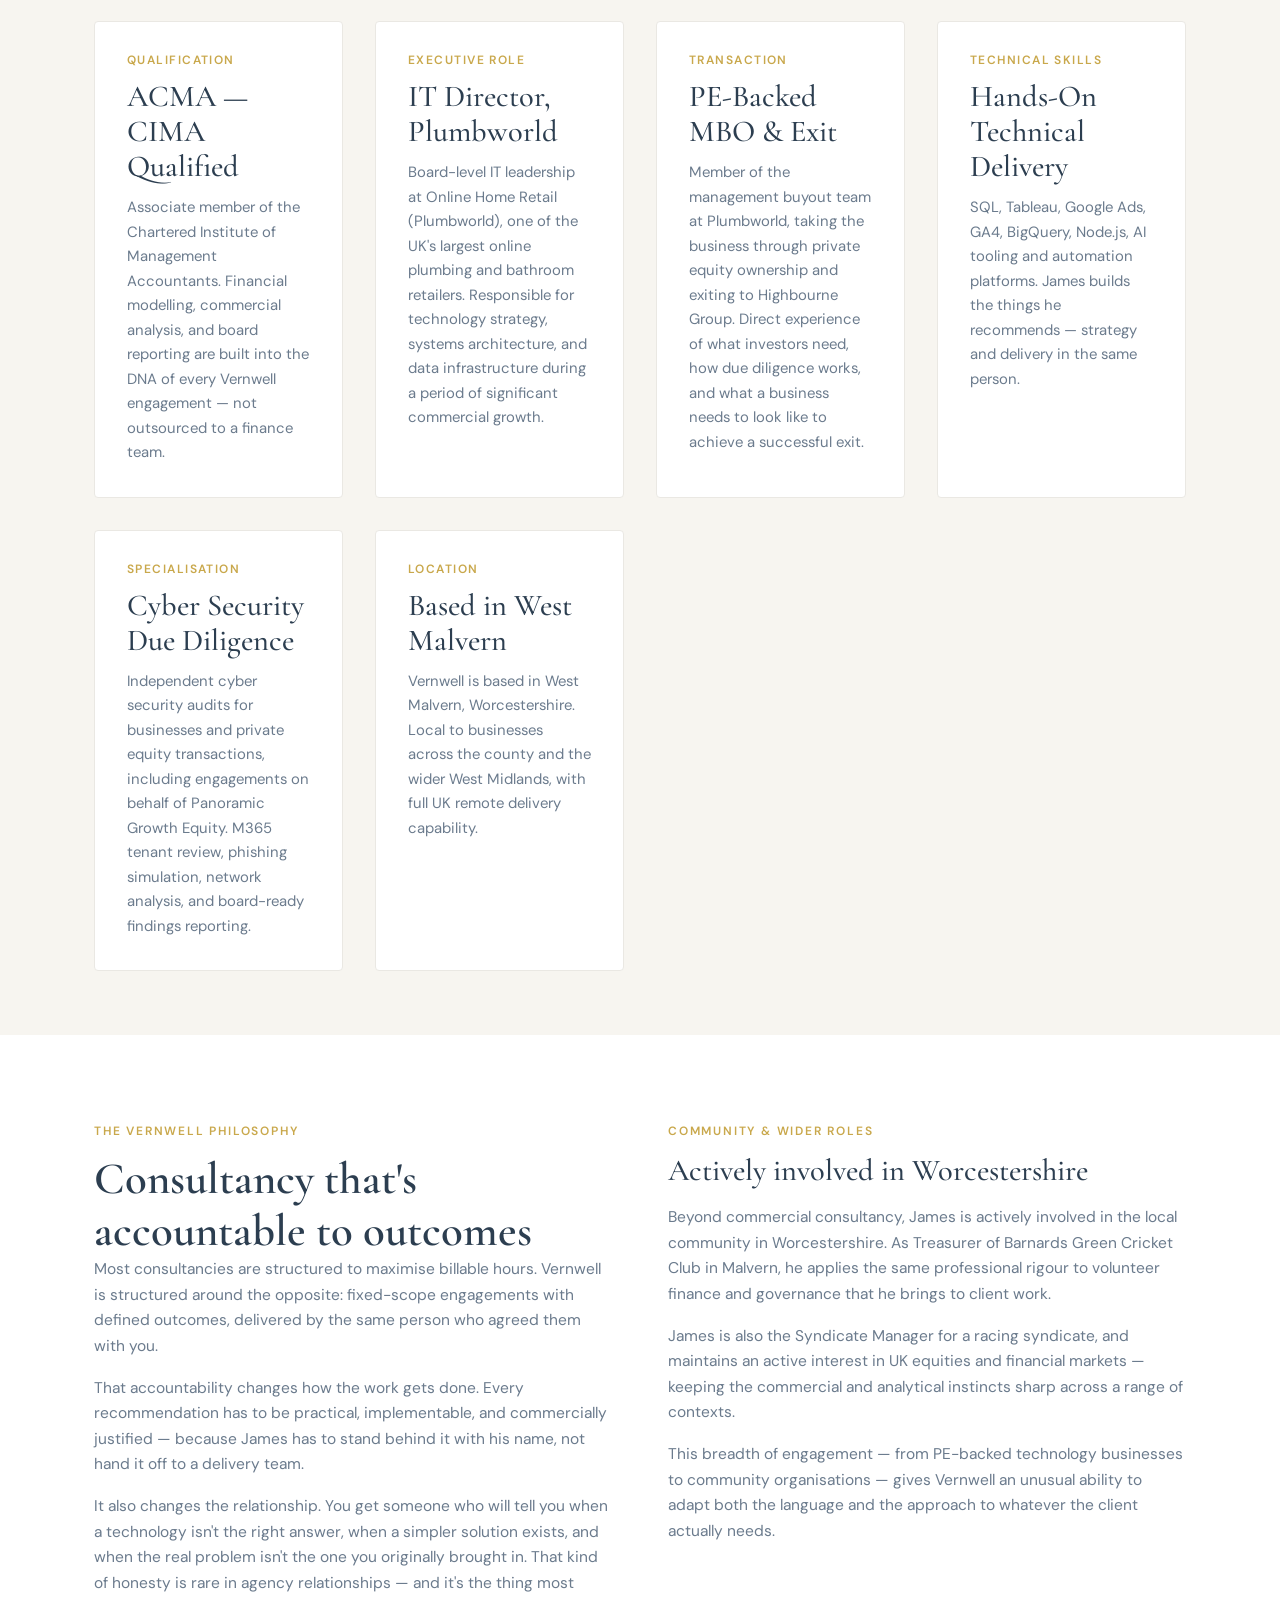
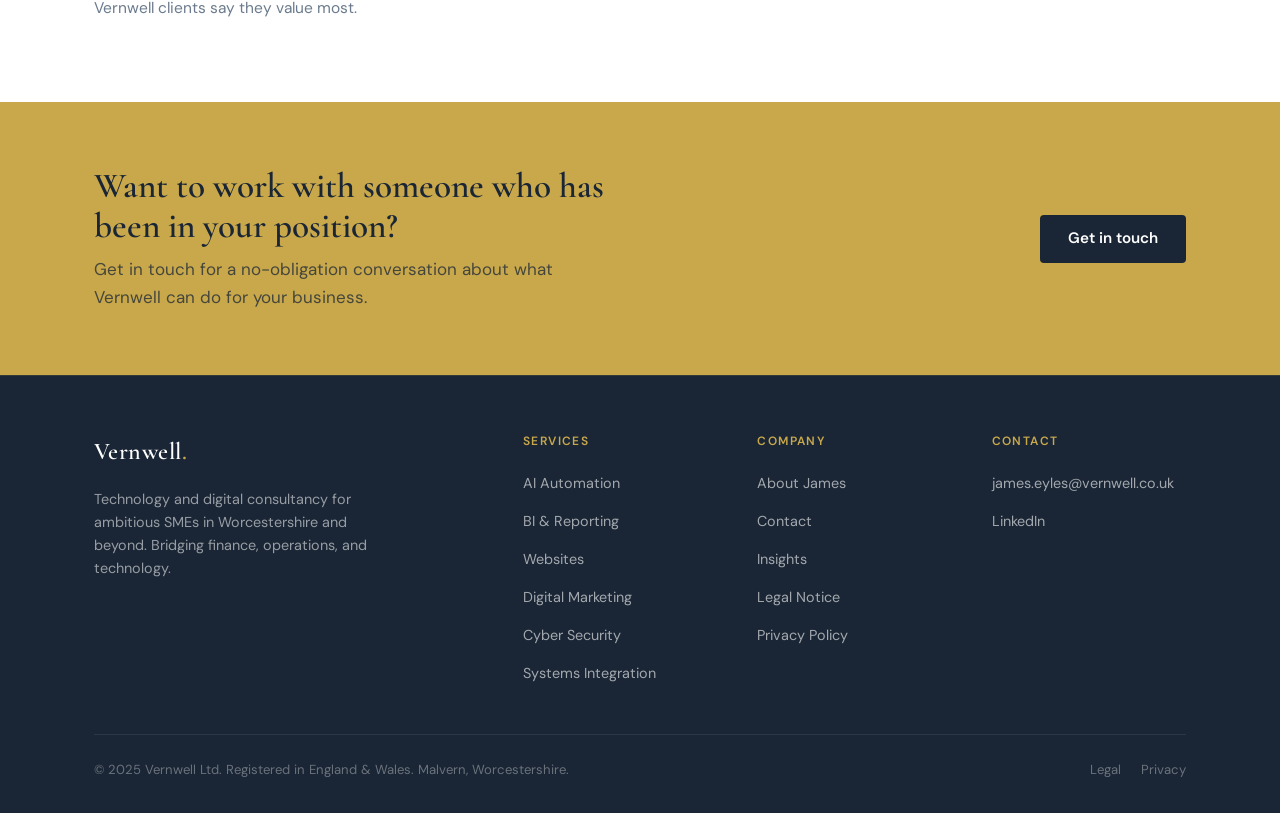
==== commit f792ba2f: "fix issues" ====
--- a/about/index.html
+++ b/about/index.html
@@ -42,7 +42,7 @@
   <div class="container">
     <div class="intro-grid">
       <div>
-        <img src="/images/james-eyles.jpg" alt="James Eyles ACMA, Founder of Vernwell Ltd, West Malvern, Worcestershire">
+        <img src="/images/james.png" alt="James Eyles ACMA, Founder of Vernwell Ltd, West Malvern, Worcestershire">
       </div>
       <div>
         <span class="eyebrow">James Eyles ACMA</span>
--- a/style.css
+++ b/style.css
@@ -118,9 +118,8 @@
 .nav-logo img {
   height: 44px;
   width: auto;
-  filter: brightness(0) invert(1);
-}
-
+  mix-blend-mode: screen;
+}
 .nav-logo-text {
   font-family: 'Cormorant Garamond', serif;
   font-size: 1.5rem;
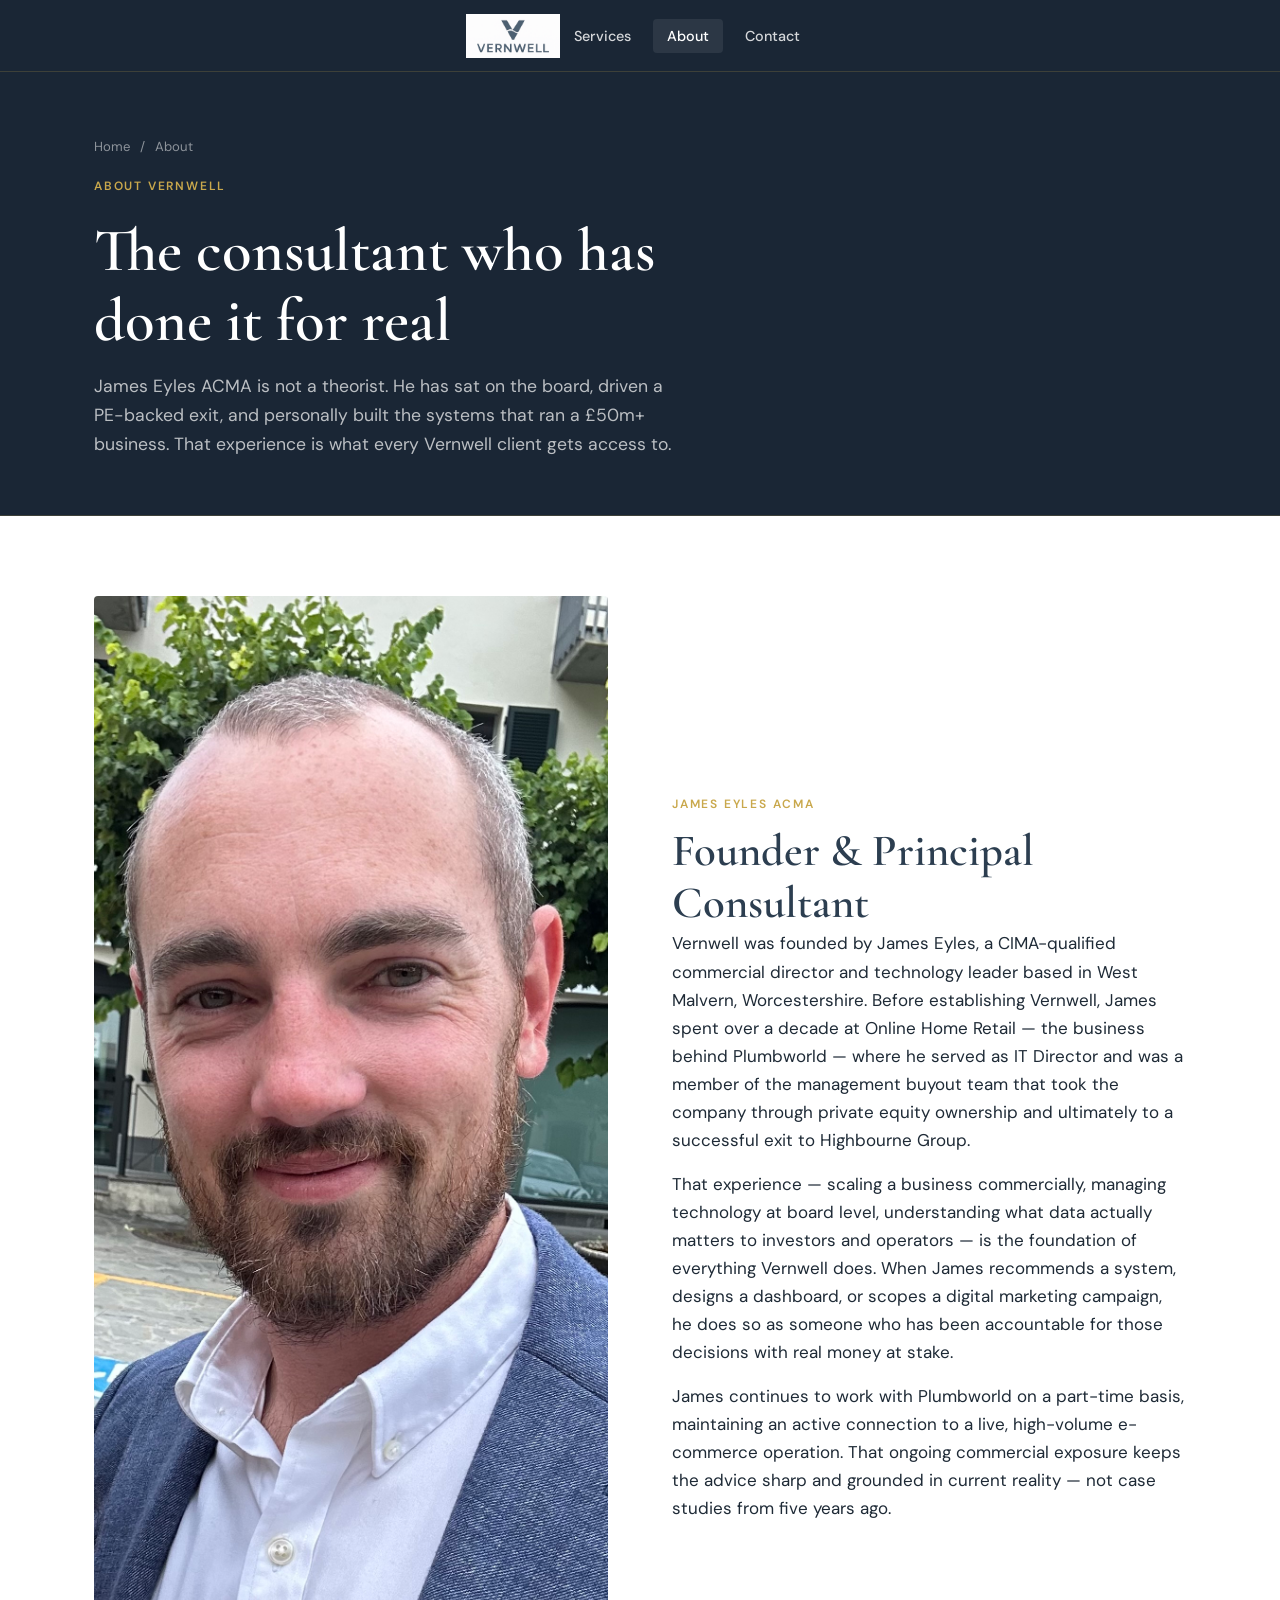
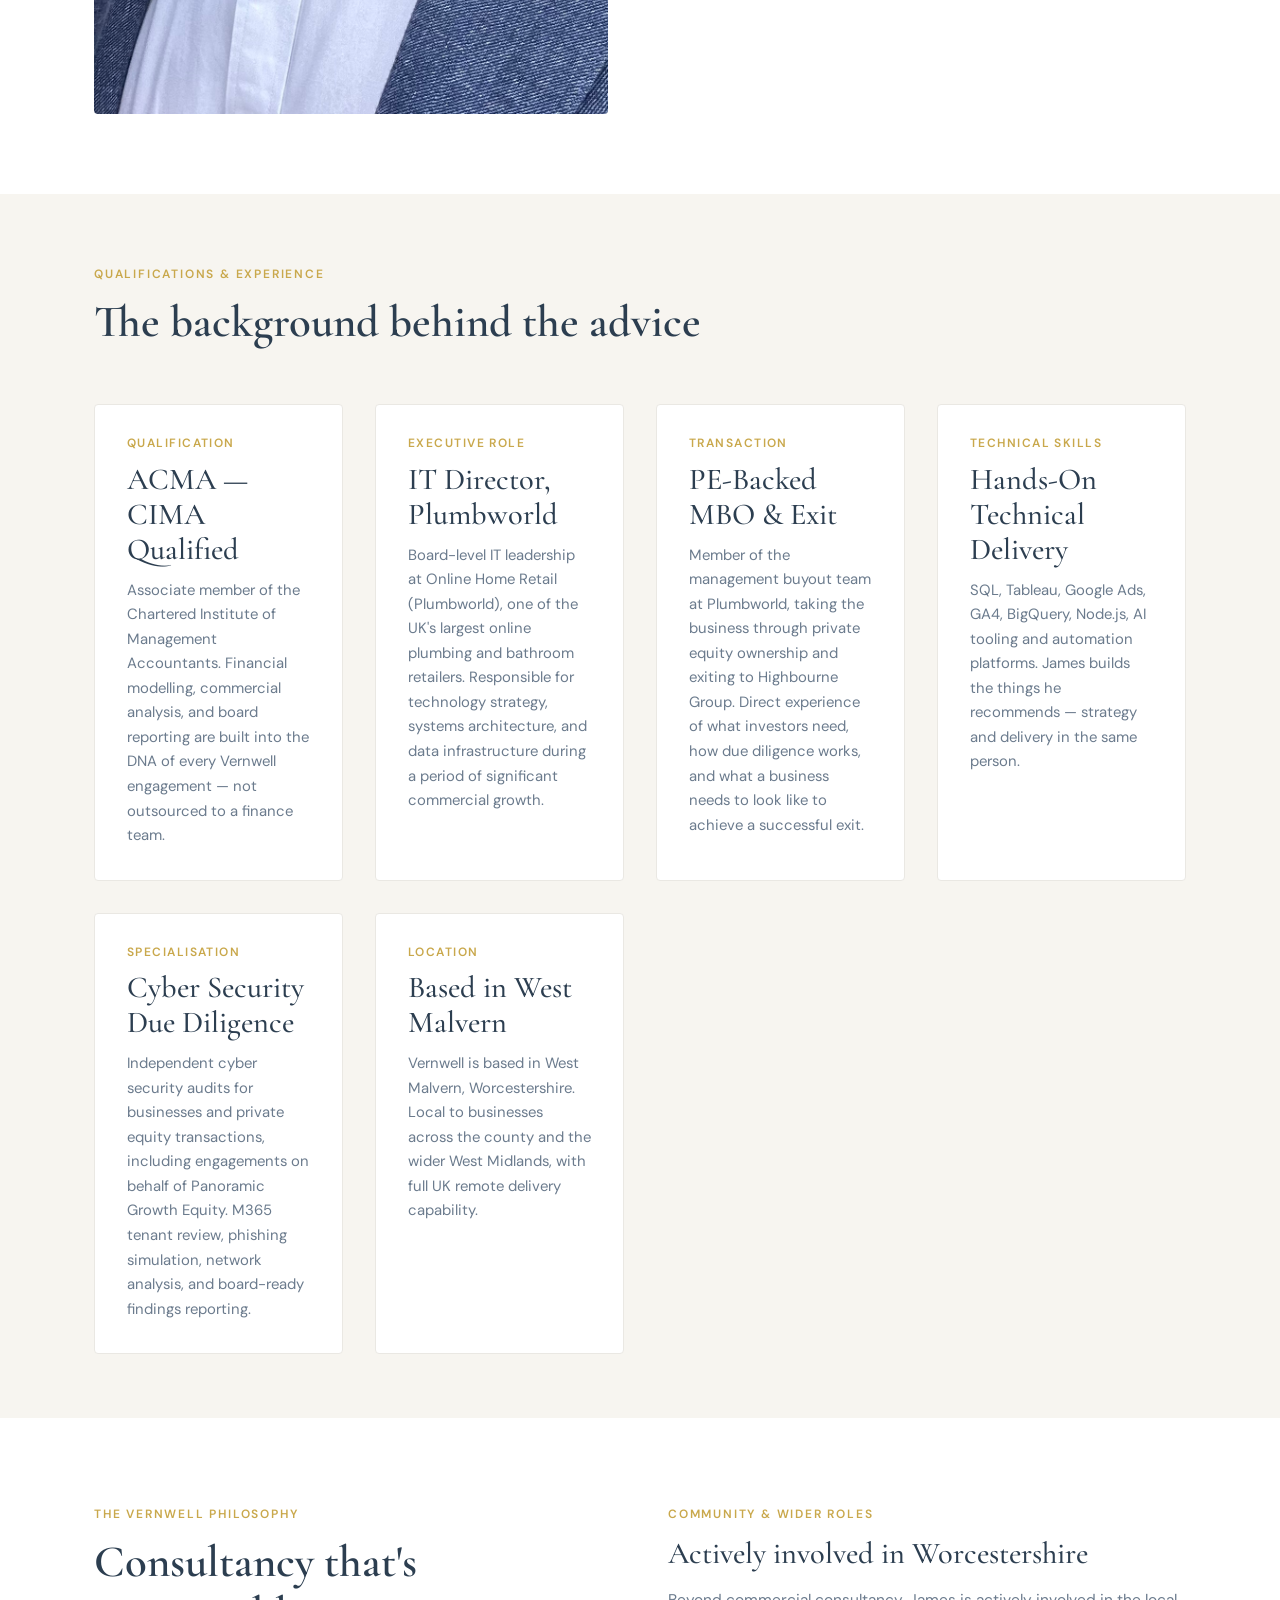
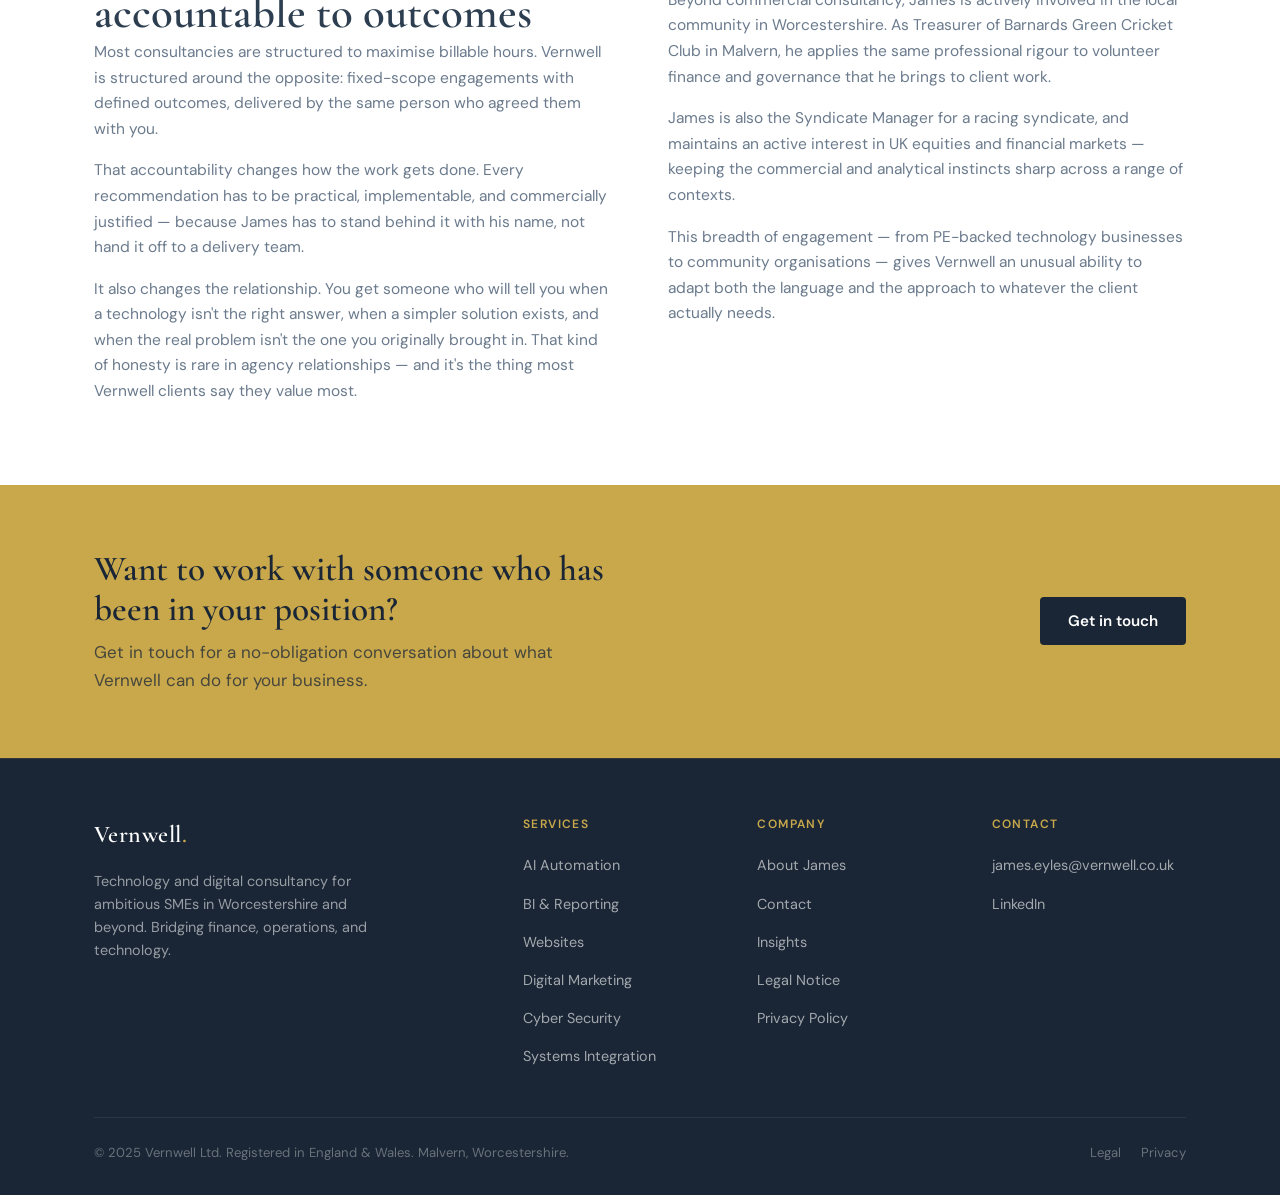
==== commit 96b1f4a5: "Replace image format from PNG to JPG" ====
--- a/about/index.html
+++ b/about/index.html
@@ -42,7 +42,7 @@
   <div class="container">
     <div class="intro-grid">
       <div>
-        <img src="/images/james.png" alt="James Eyles ACMA, Founder of Vernwell Ltd, West Malvern, Worcestershire">
+        <img src="/images/james.jpg" alt="James Eyles ACMA, Founder of Vernwell Ltd, West Malvern, Worcestershire">
       </div>
       <div>
         <span class="eyebrow">James Eyles ACMA</span>
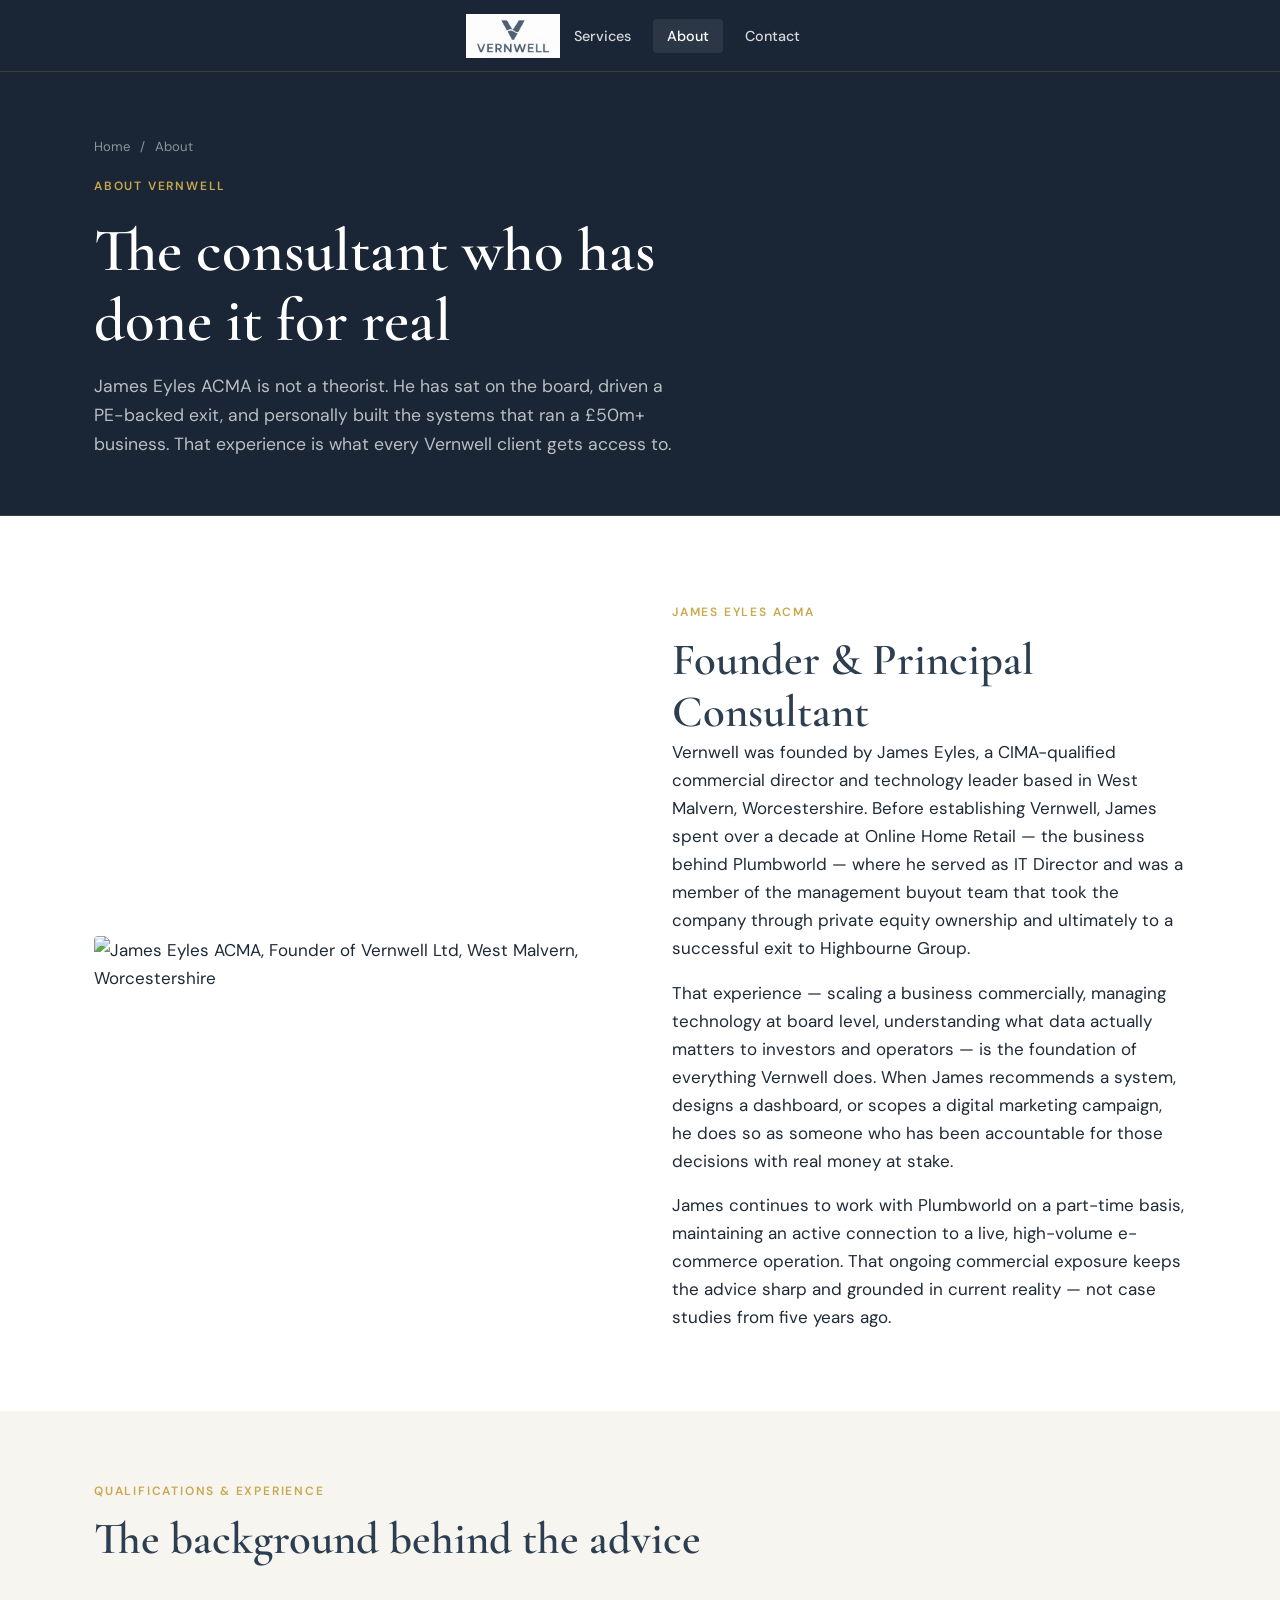
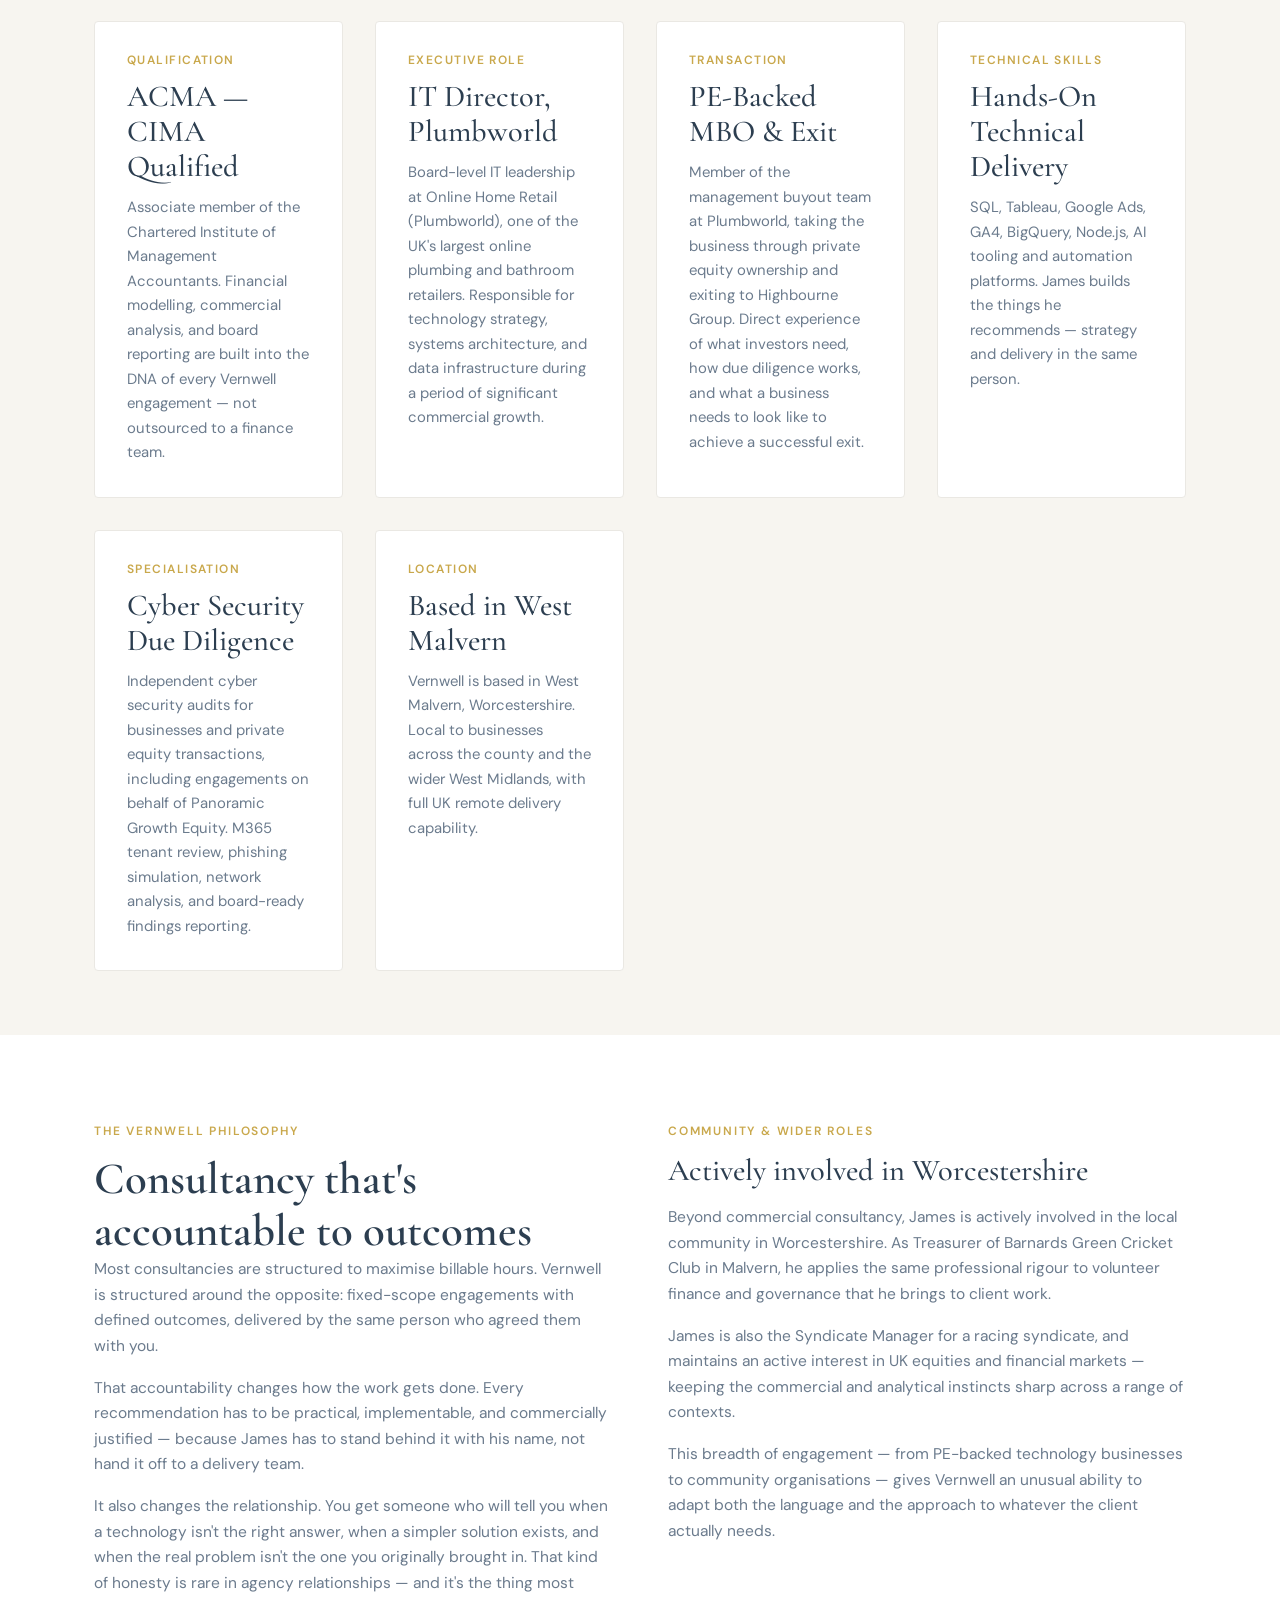
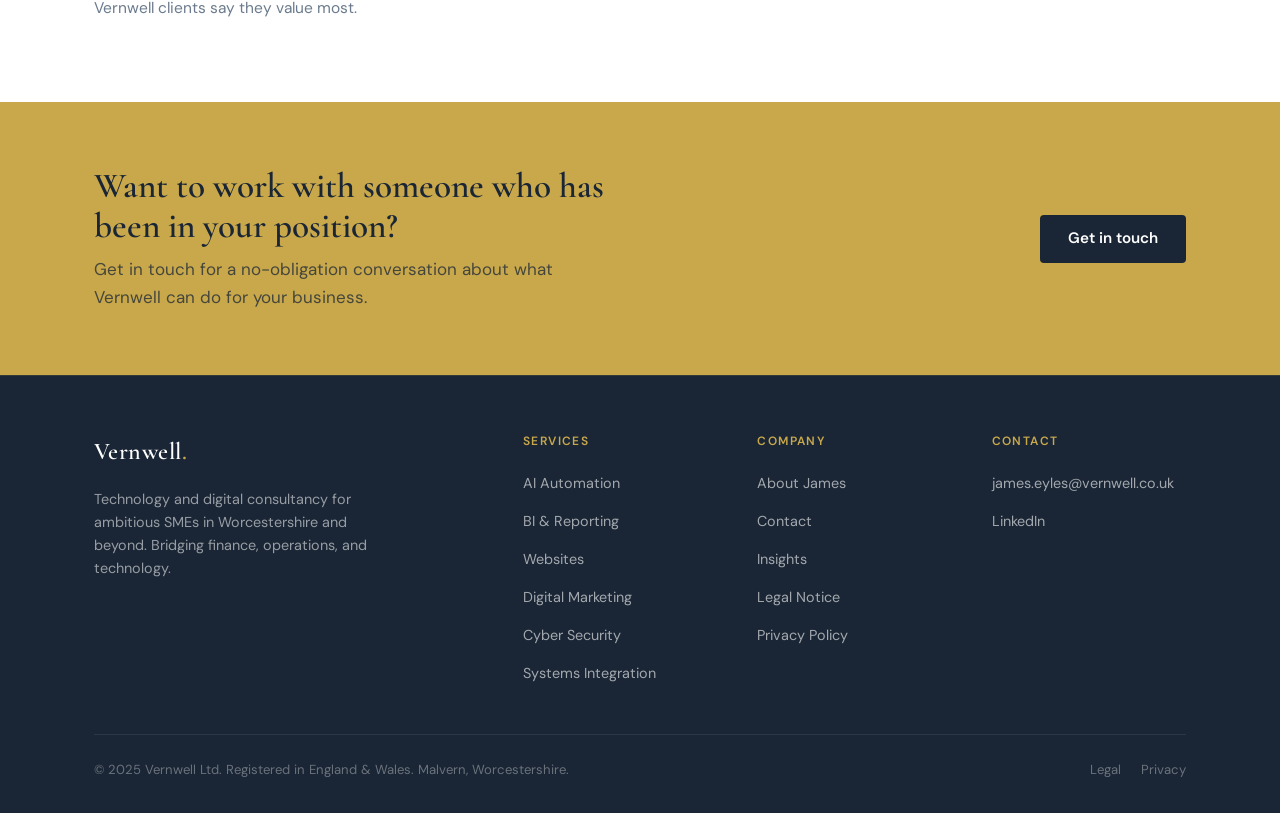
==== commit 12e9e70a: "Replace James' image with a new file and styles" ====
--- a/about/index.html
+++ b/about/index.html
@@ -42,7 +42,7 @@
   <div class="container">
     <div class="intro-grid">
       <div>
-        <img src="/images/james.jpg" alt="James Eyles ACMA, Founder of Vernwell Ltd, West Malvern, Worcestershire">
+       <img src="/images/james.png" alt="James Eyles ACMA, Founder of Vernwell Ltd, West Malvern, Worcestershire" style="width:100%;max-height:480px;object-fit:cover;object-position:center top;border-radius:4px;display:block;">
       </div>
       <div>
         <span class="eyebrow">James Eyles ACMA</span>
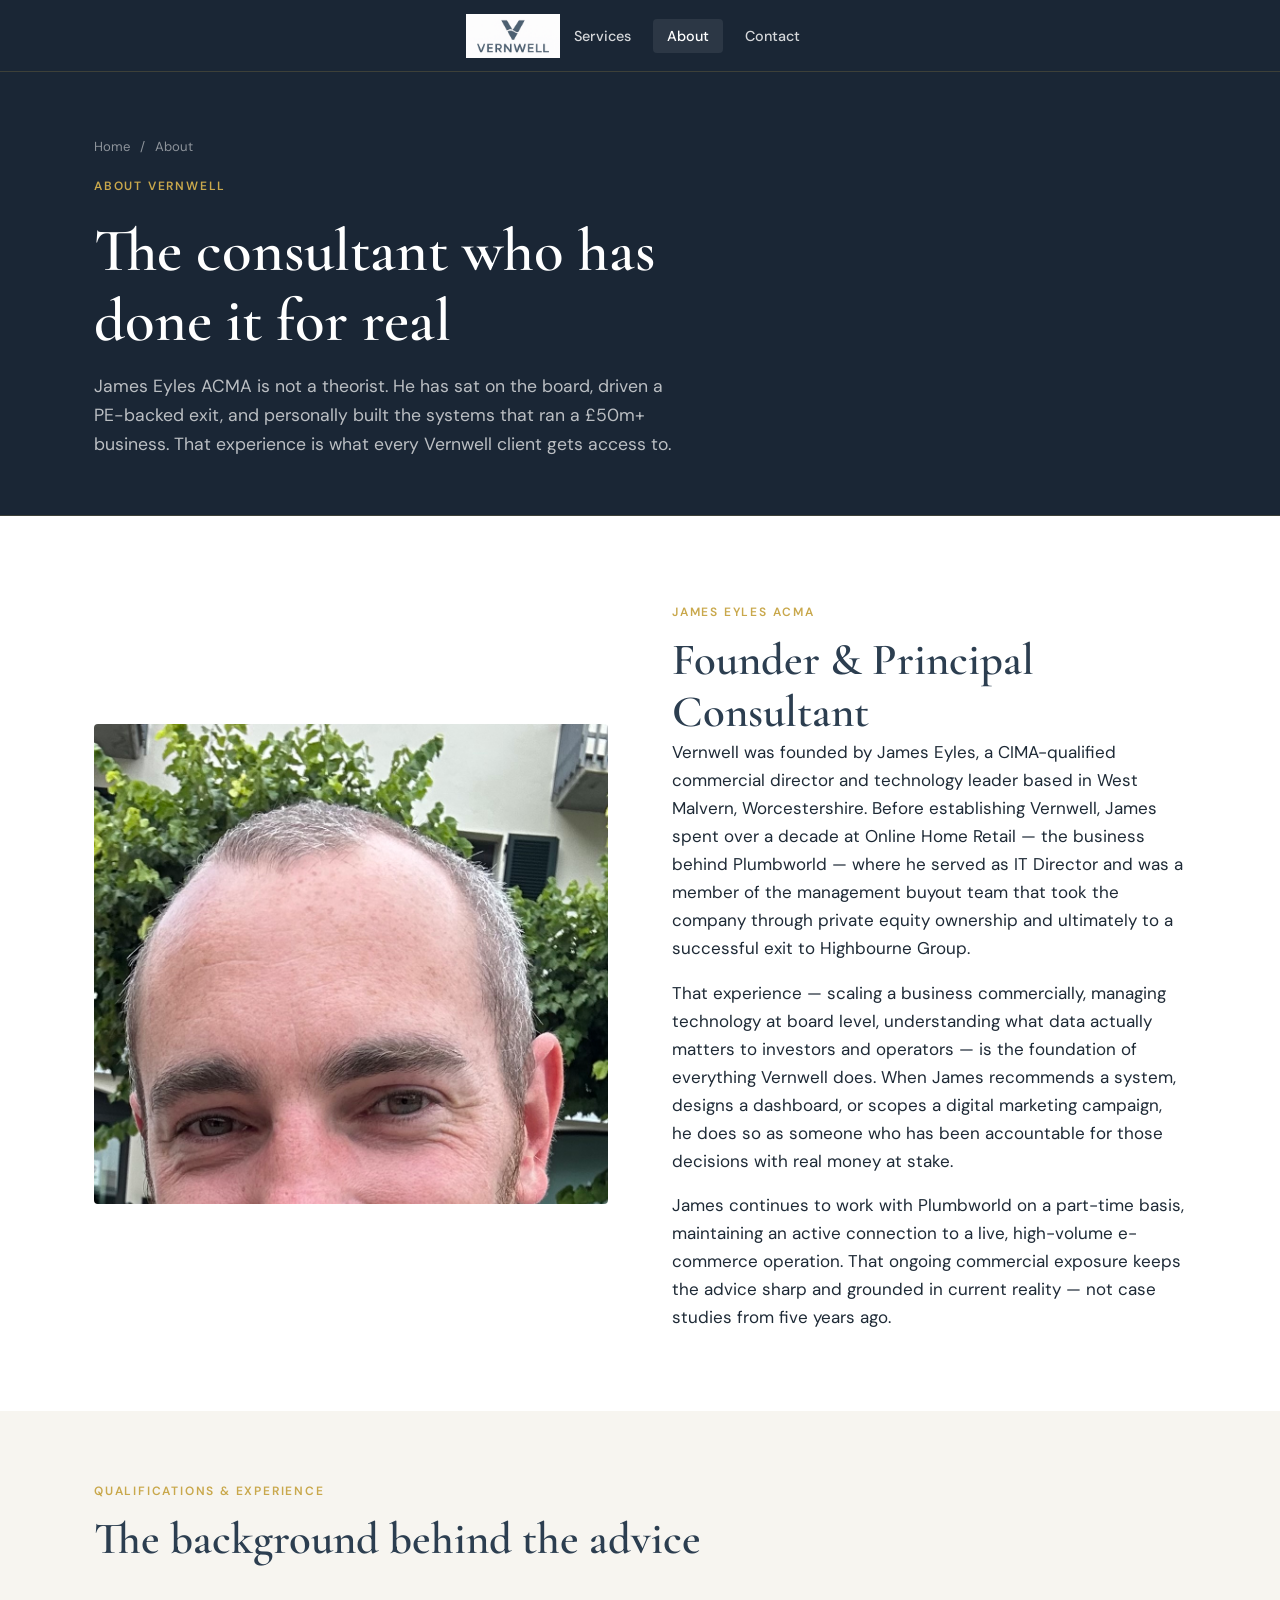
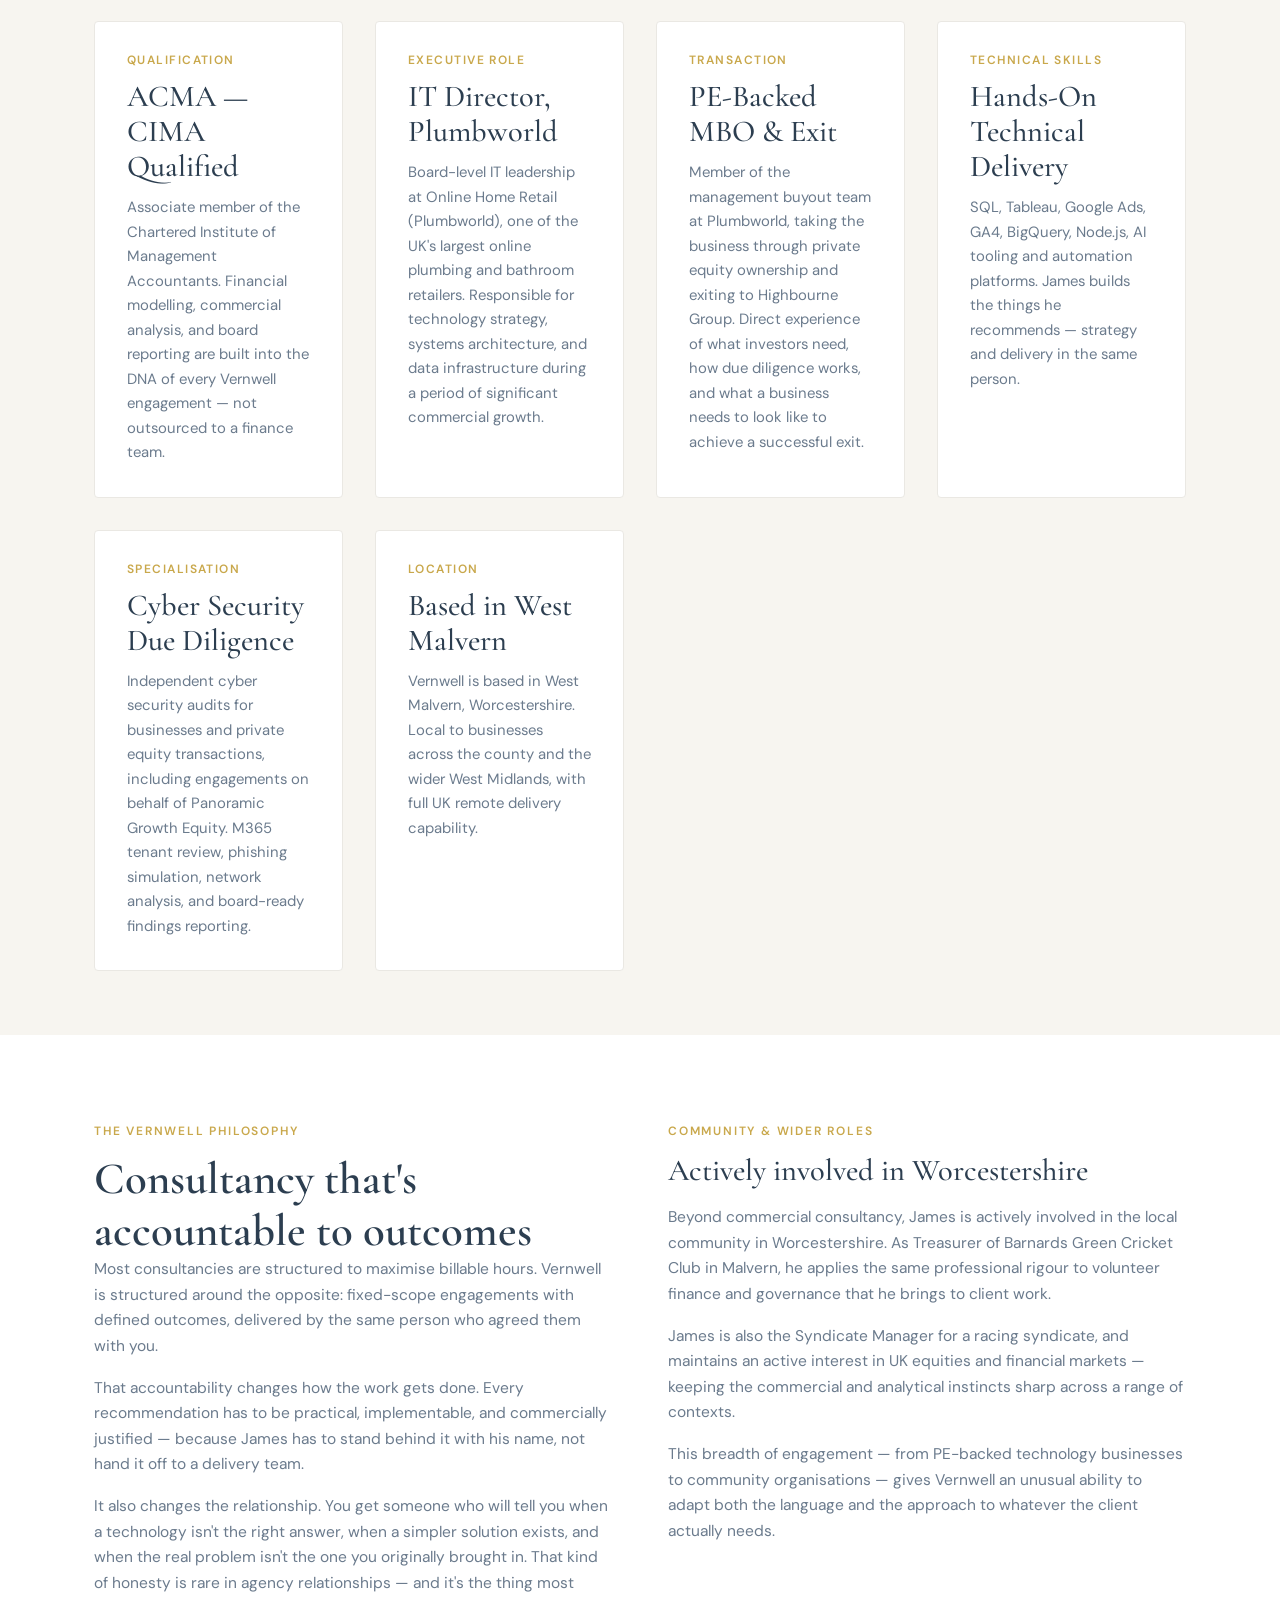
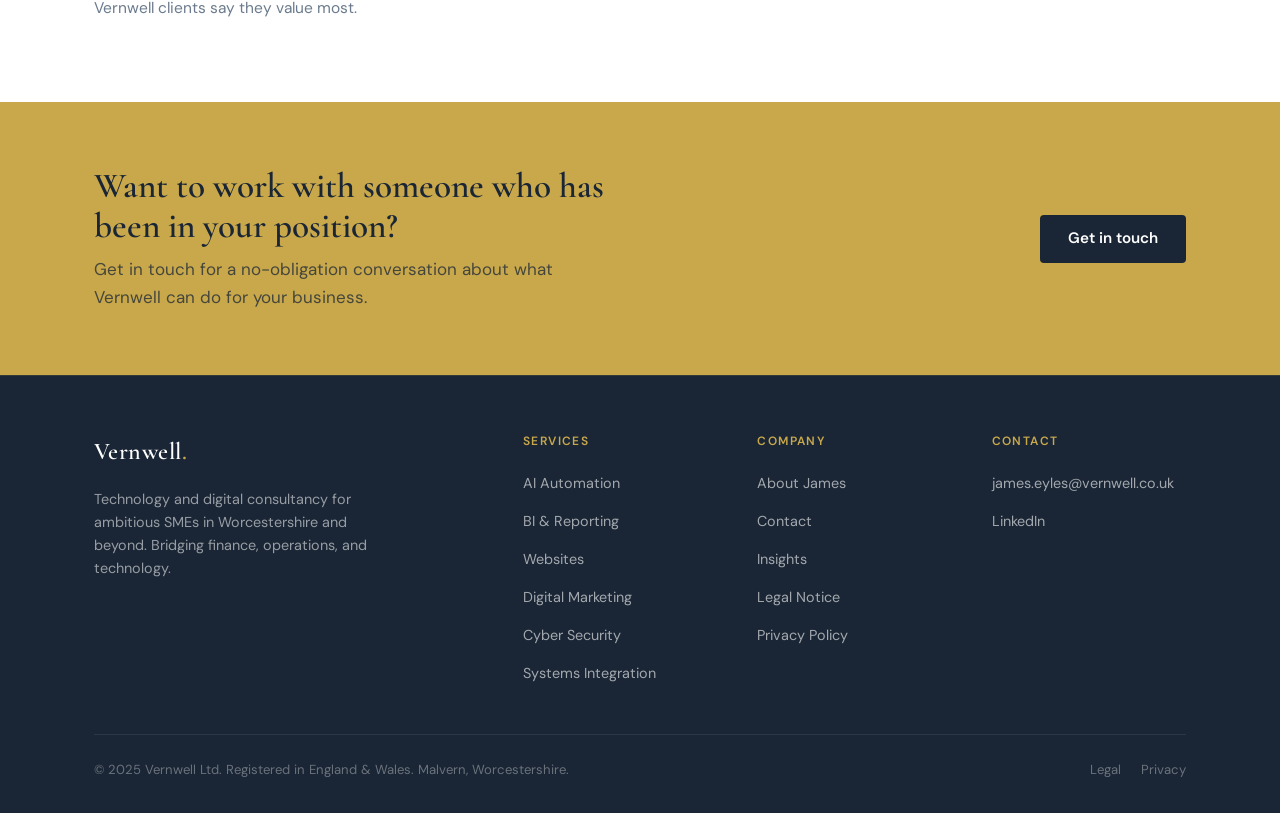
==== commit 56a4eaa6: "Replace image source from james.png to james.jpg" ====
--- a/about/index.html
+++ b/about/index.html
@@ -42,7 +42,7 @@
   <div class="container">
     <div class="intro-grid">
       <div>
-       <img src="/images/james.png" alt="James Eyles ACMA, Founder of Vernwell Ltd, West Malvern, Worcestershire" style="width:100%;max-height:480px;object-fit:cover;object-position:center top;border-radius:4px;display:block;">
+       <img src="/images/james.jpg" alt="James Eyles ACMA, Founder of Vernwell Ltd, West Malvern, Worcestershire" style="width:100%;max-height:480px;object-fit:cover;object-position:center top;border-radius:4px;display:block;">
       </div>
       <div>
         <span class="eyebrow">James Eyles ACMA</span>
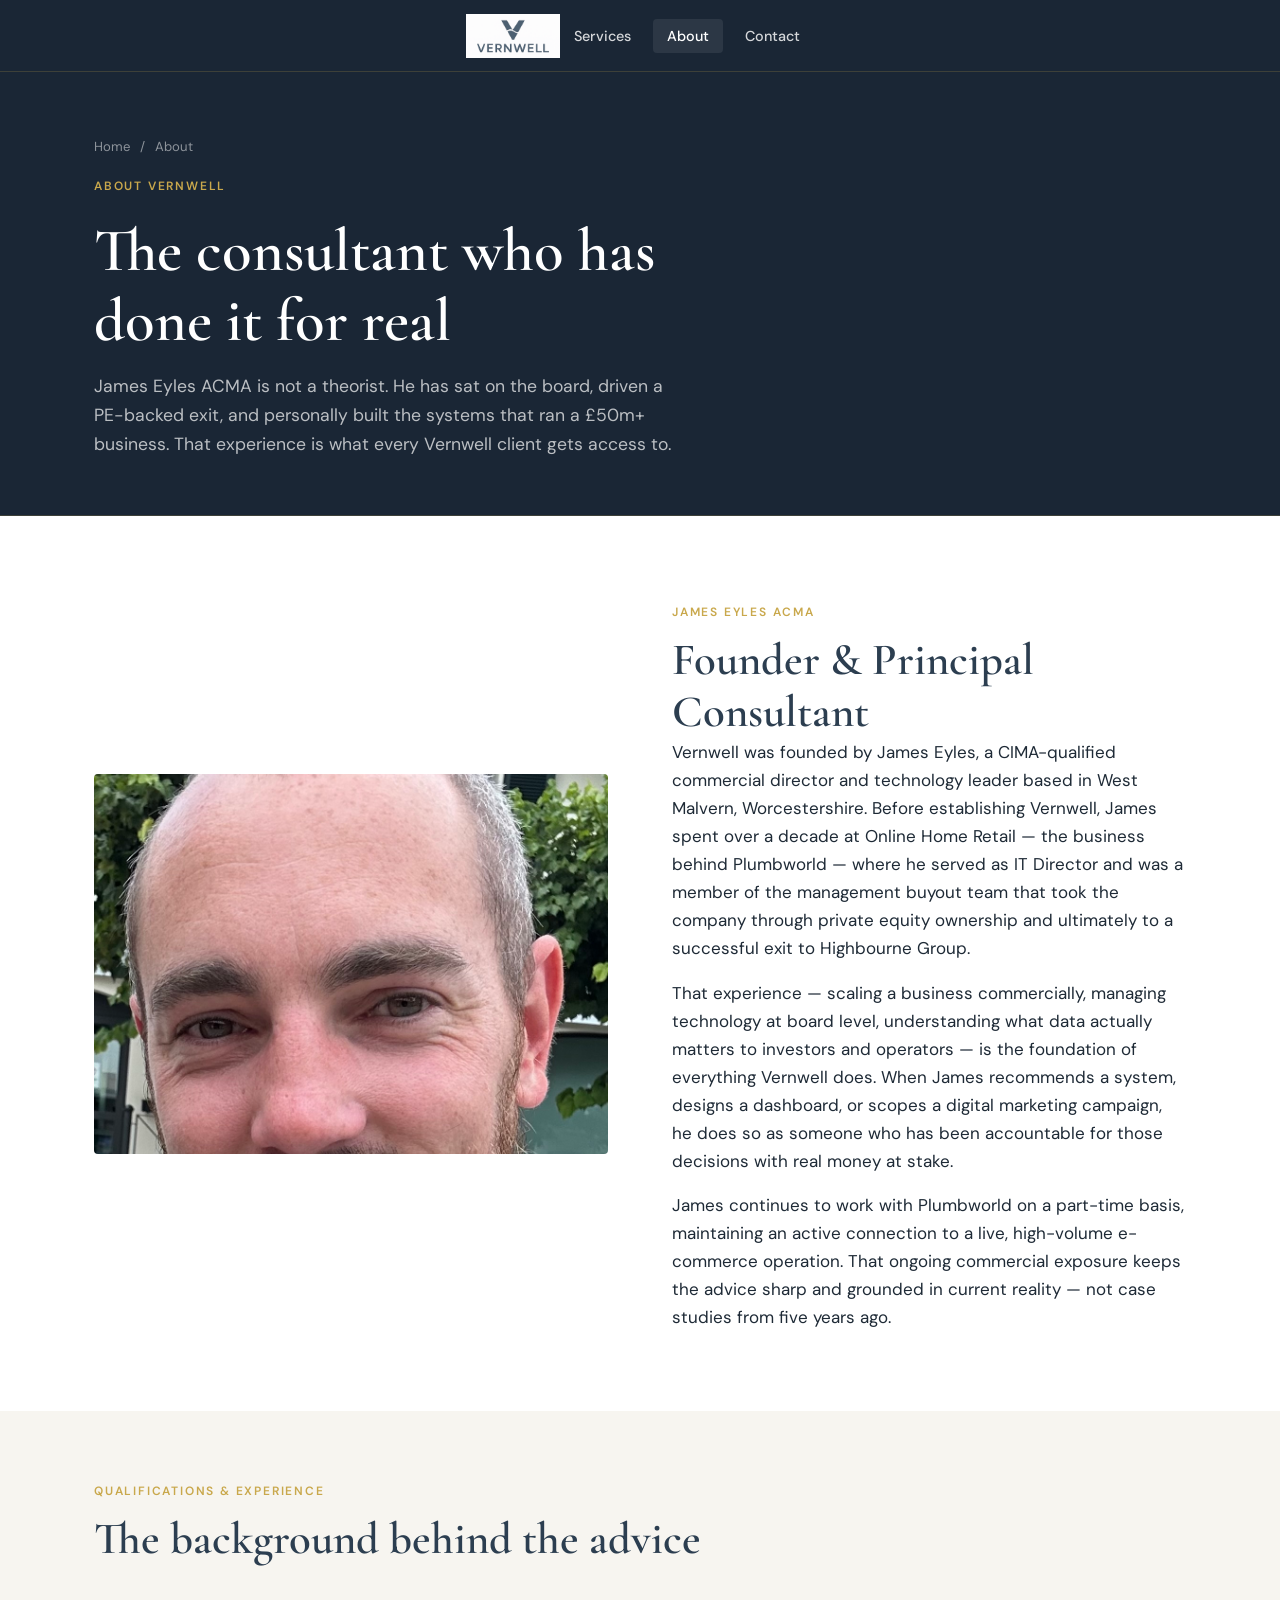
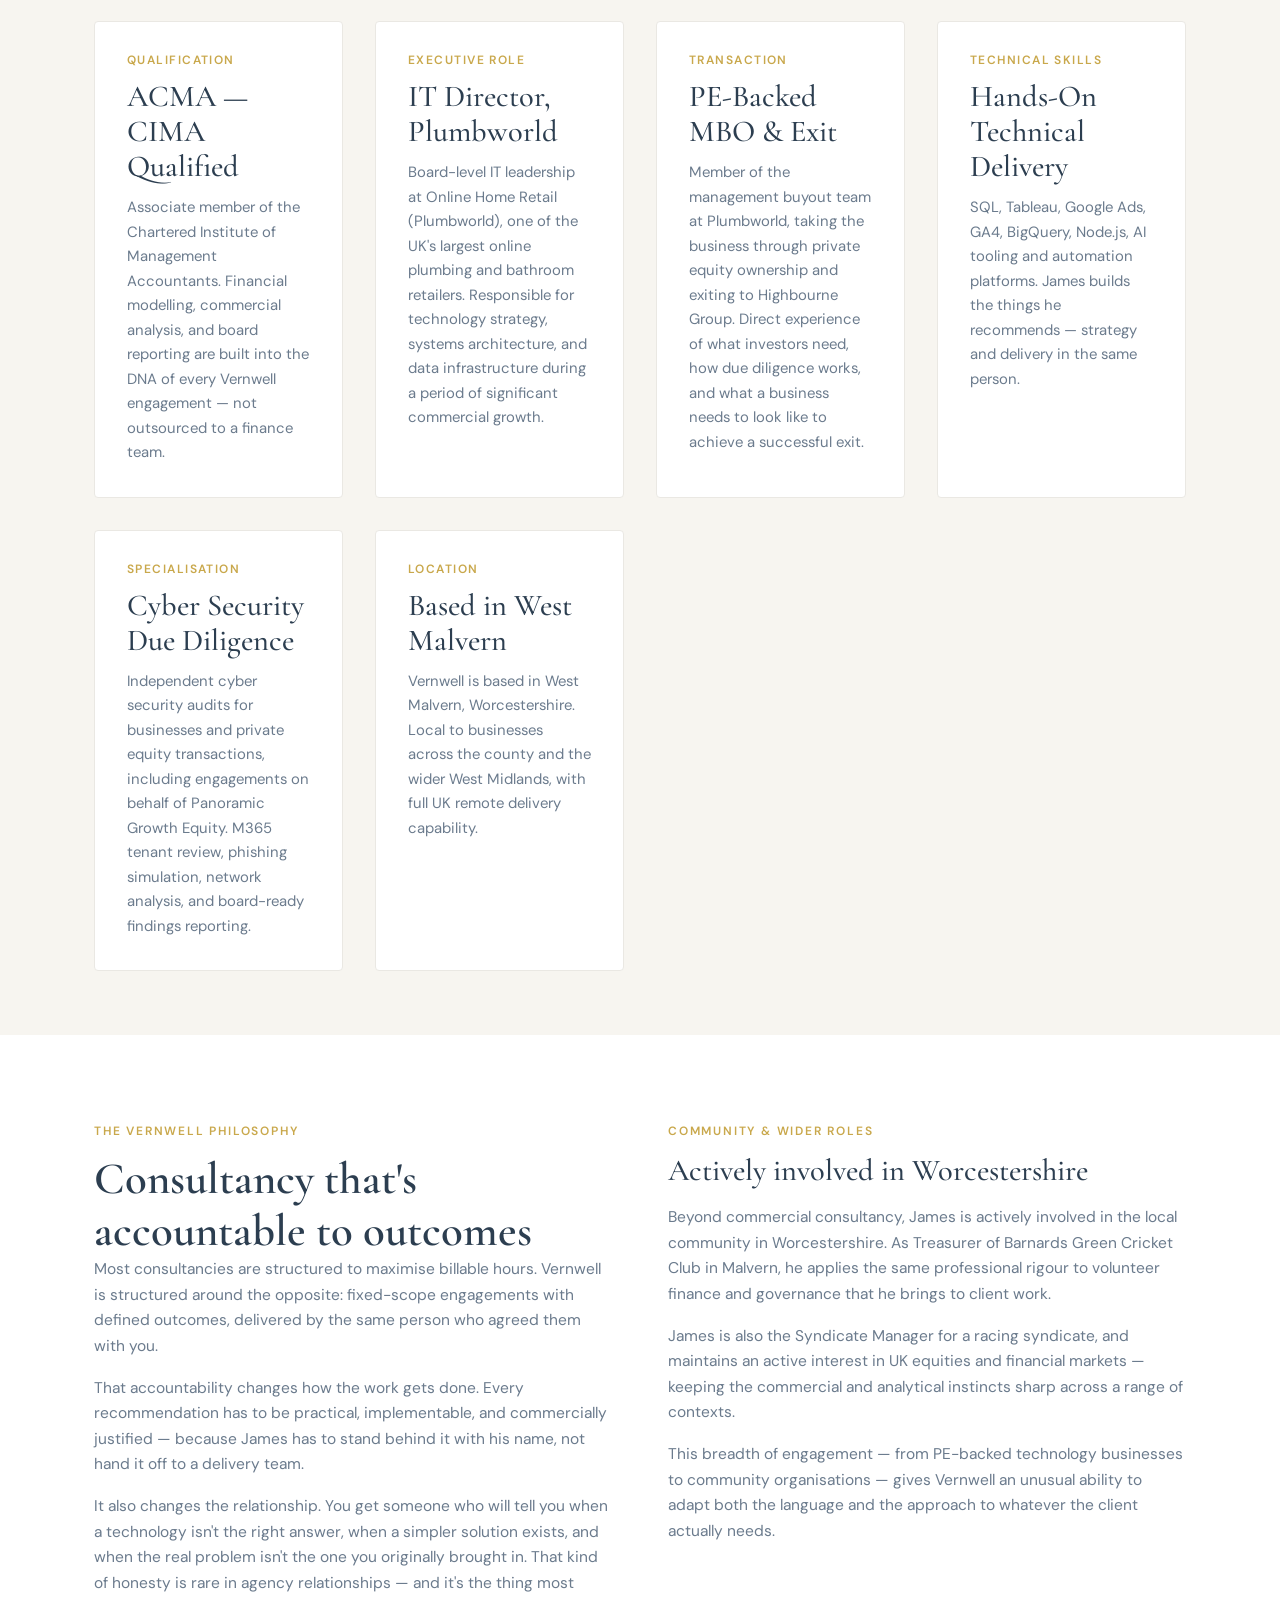
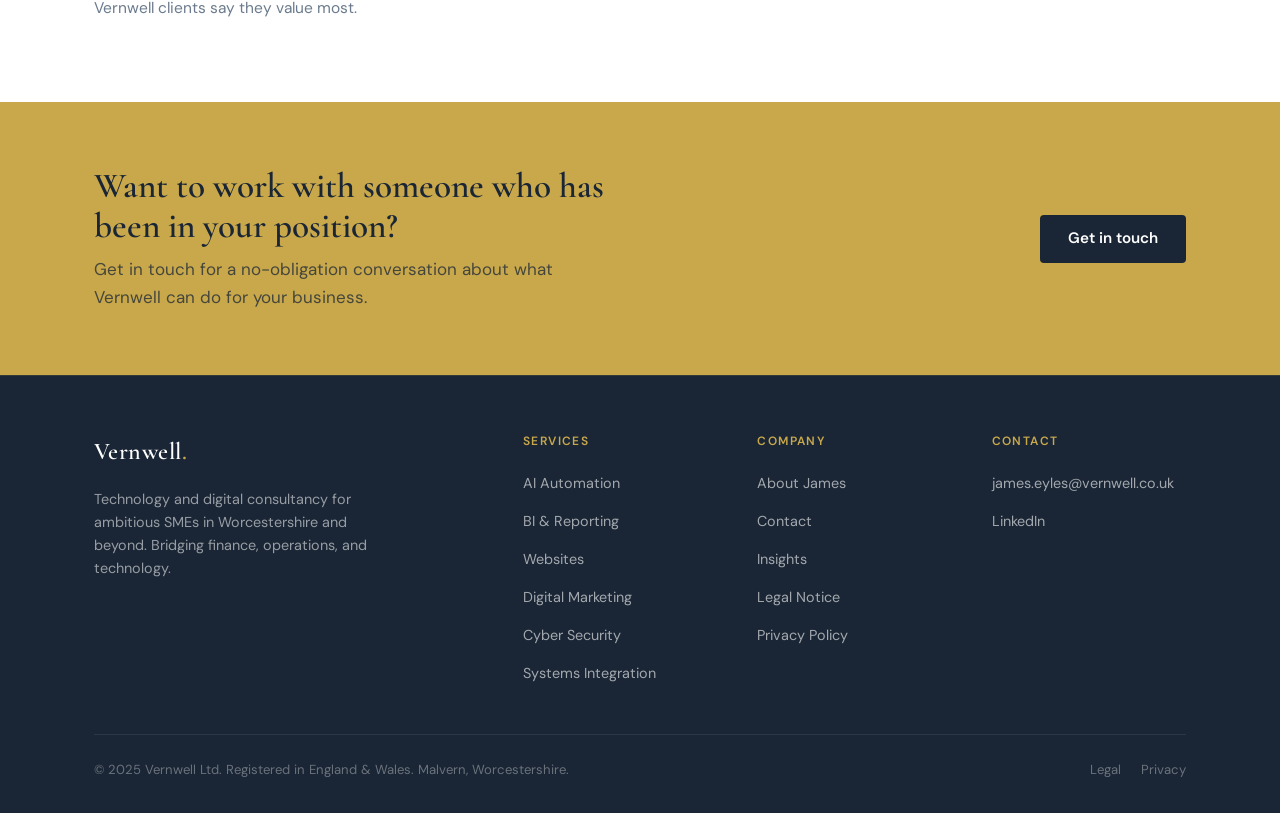
==== commit 6ad39185: "Update image style in about/index.html Reduced max-height of the image and adjusted object-position." ====
--- a/about/index.html
+++ b/about/index.html
@@ -42,7 +42,7 @@
   <div class="container">
     <div class="intro-grid">
       <div>
-       <img src="/images/james.jpg" alt="James Eyles ACMA, Founder of Vernwell Ltd, West Malvern, Worcestershire" style="width:100%;max-height:480px;object-fit:cover;object-position:center top;border-radius:4px;display:block;">
+       <img src="/images/james.jpg" alt="James Eyles ACMA, Founder of Vernwell Ltd, West Malvern, Worcestershire" style="width:100%;max-height:380px;object-fit:cover;object-position:center 20%;border-radius:4px;display:block;">
       </div>
       <div>
         <span class="eyebrow">James Eyles ACMA</span>
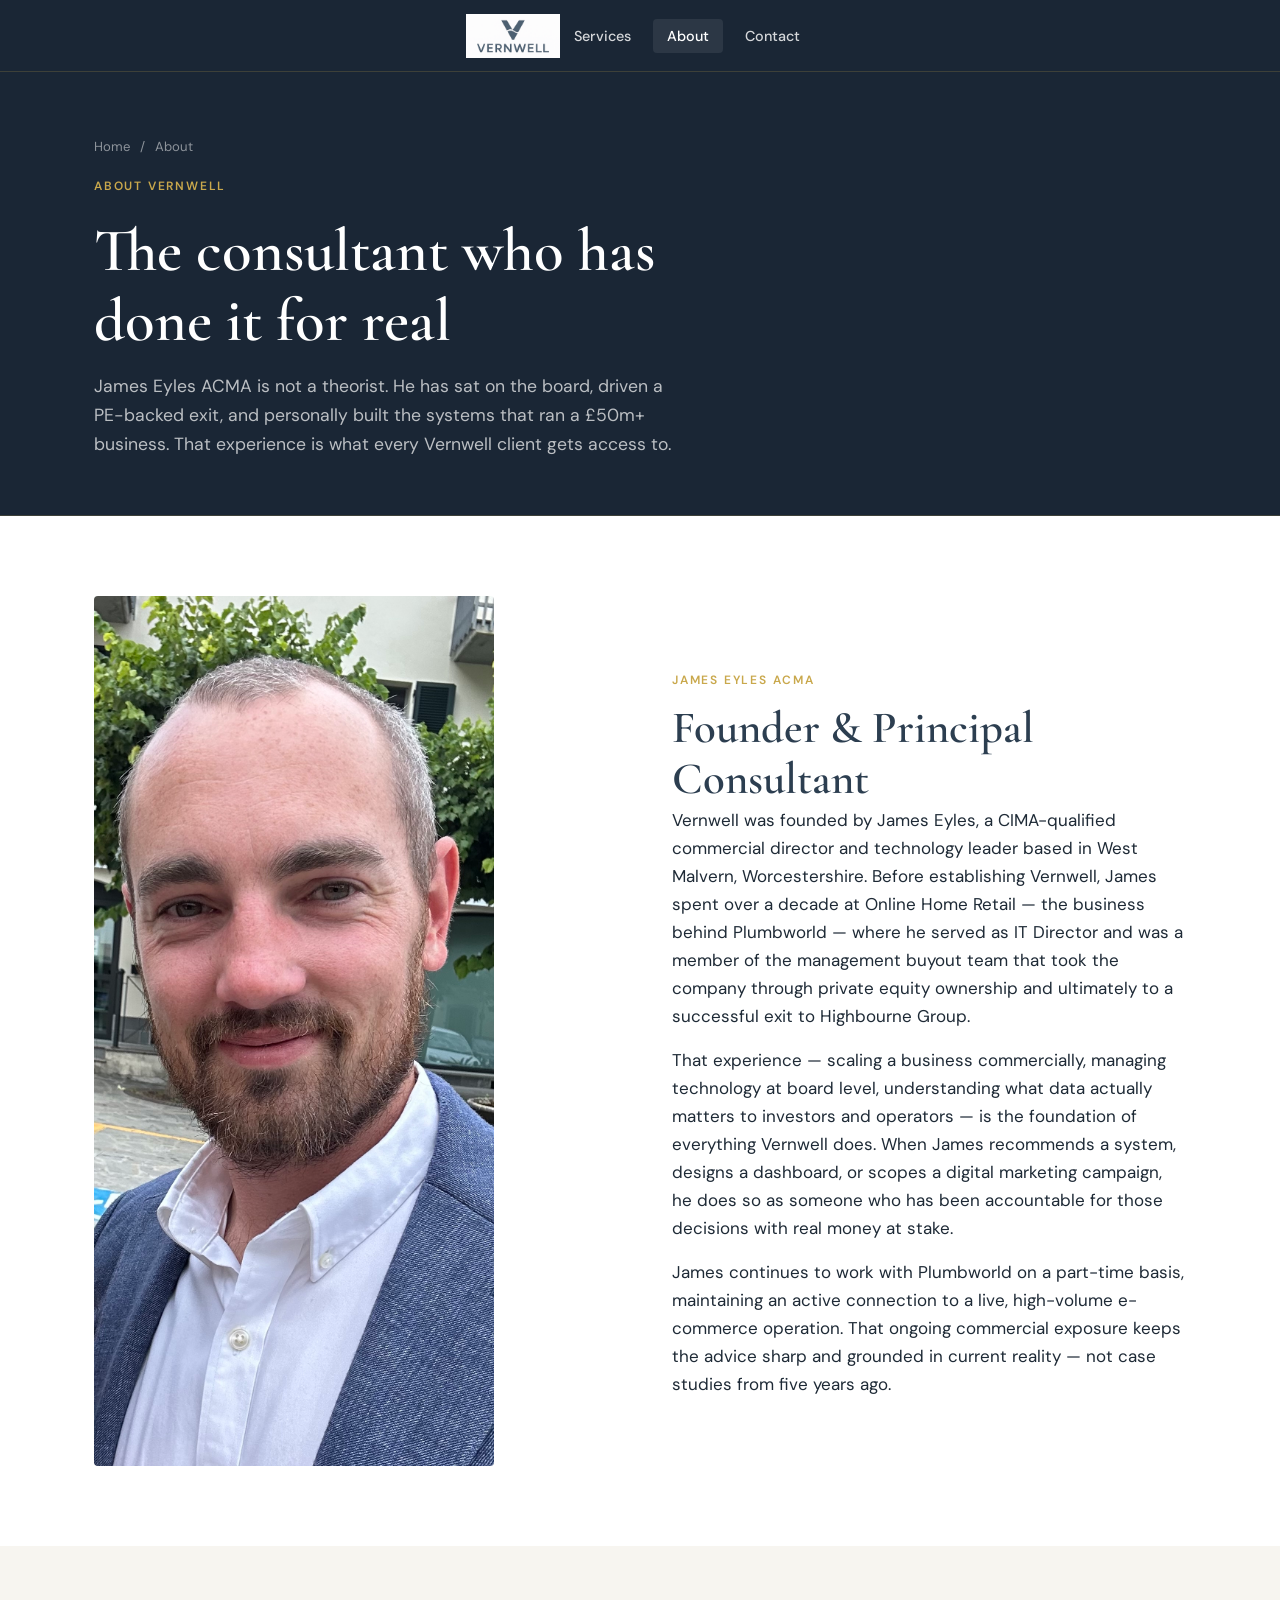
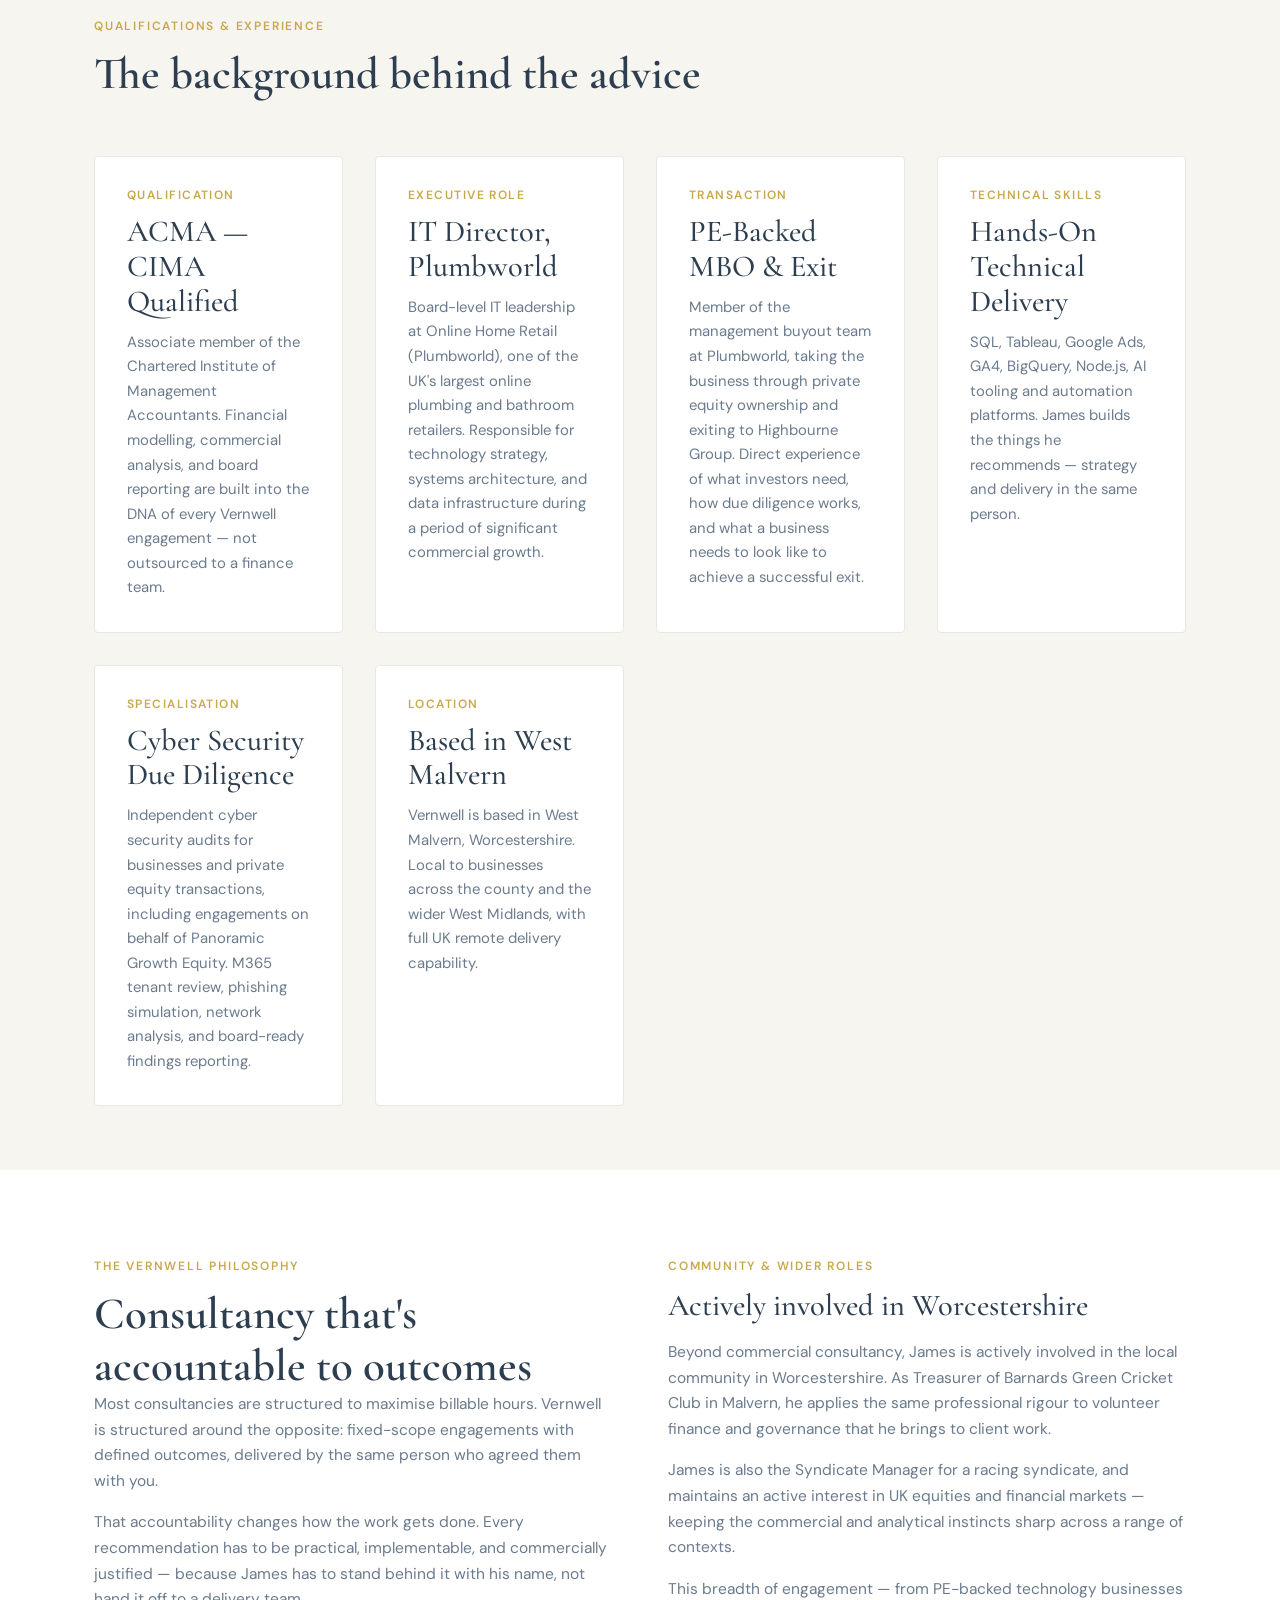
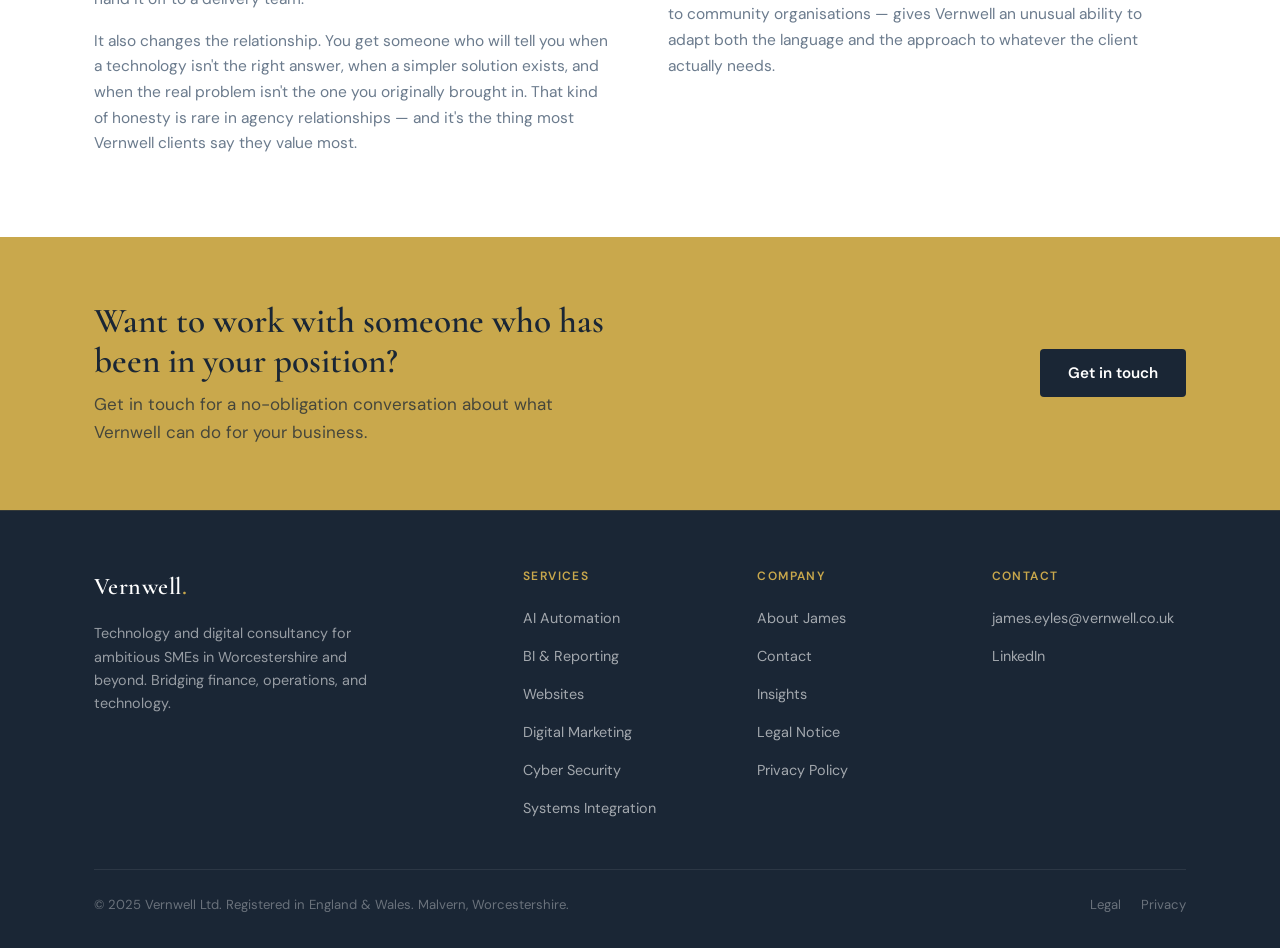
==== commit a5bec9fc: "Update index.html" ====
--- a/about/index.html
+++ b/about/index.html
@@ -42,7 +42,7 @@
   <div class="container">
     <div class="intro-grid">
       <div>
-       <img src="/images/james.jpg" alt="James Eyles ACMA, Founder of Vernwell Ltd, West Malvern, Worcestershire" style="width:100%;max-height:380px;object-fit:cover;object-position:center 20%;border-radius:4px;display:block;">
+       <img src="/images/james.jpg" alt="James Eyles ACMA, Founder of Vernwell Ltd, West Malvern, Worcestershire" style="width:100%;max-width:400px;height:auto;border-radius:4px;display:block;">
       </div>
       <div>
         <span class="eyebrow">James Eyles ACMA</span>
